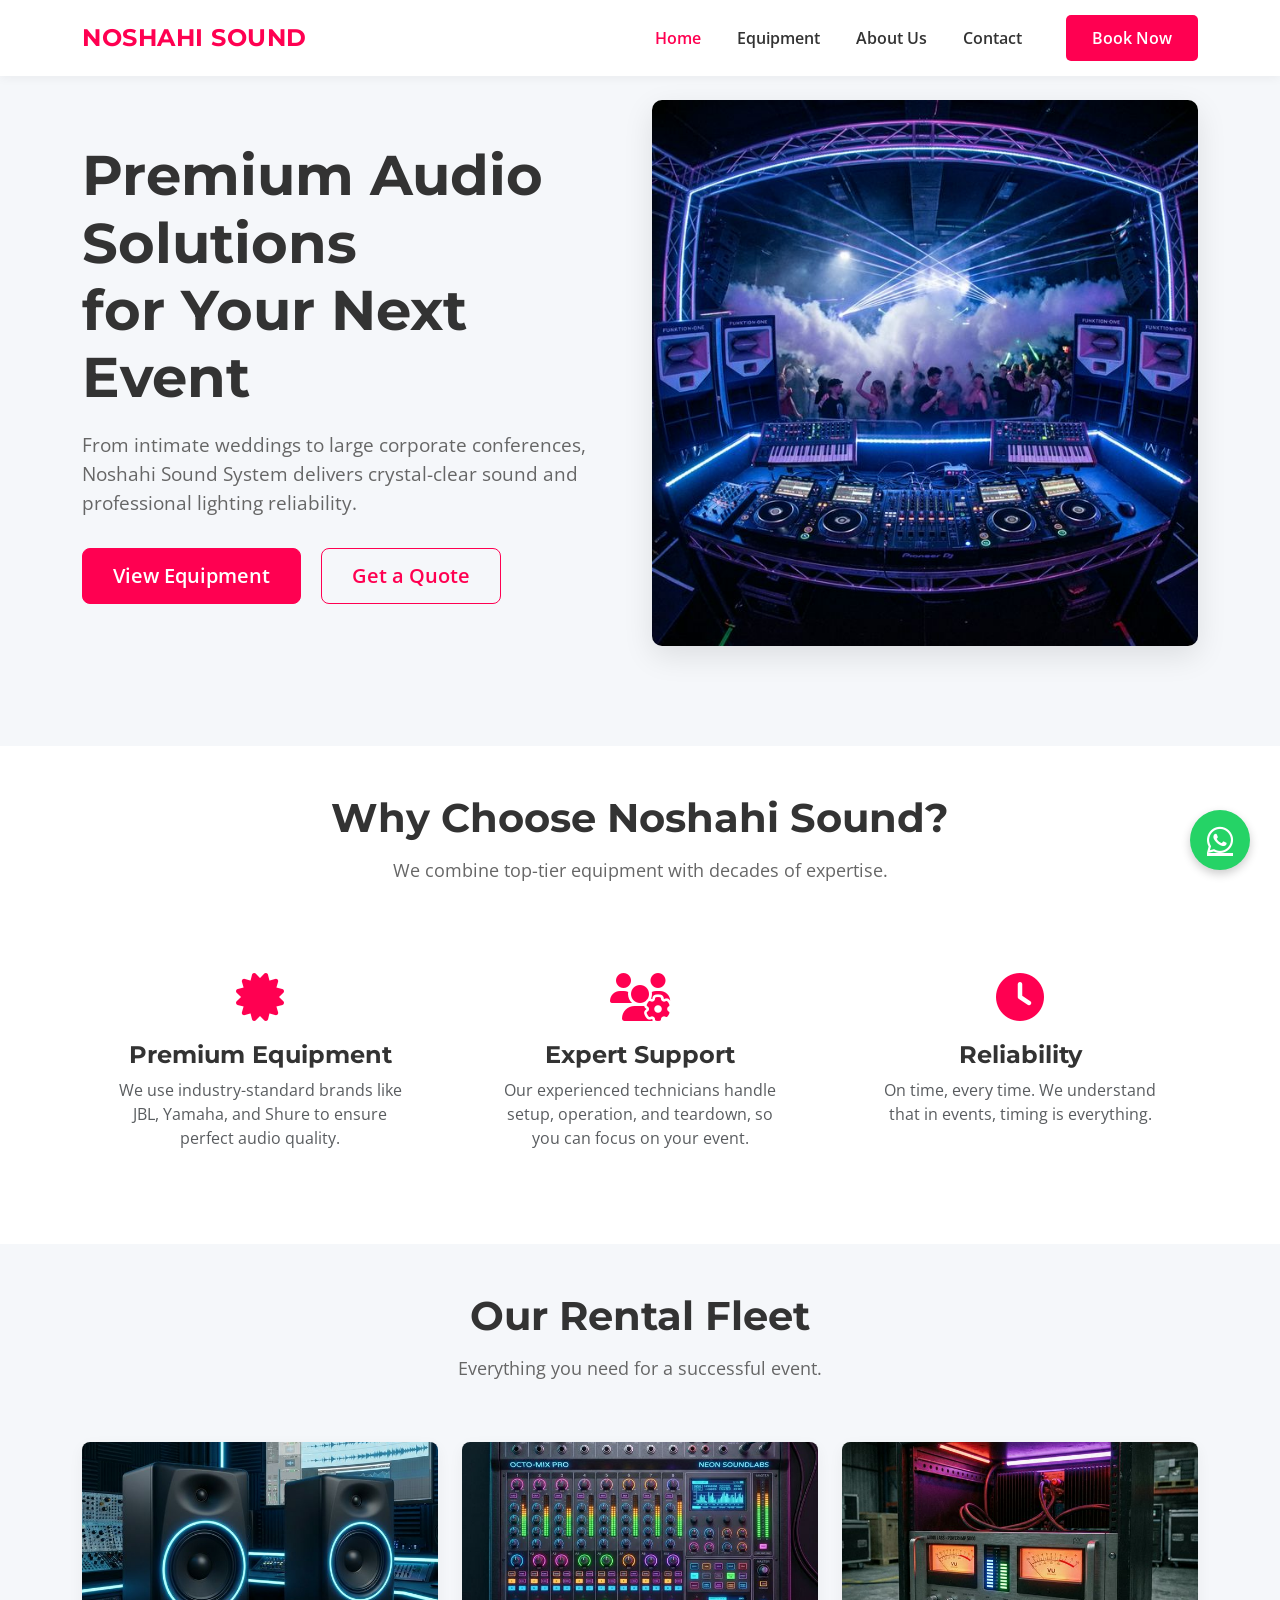
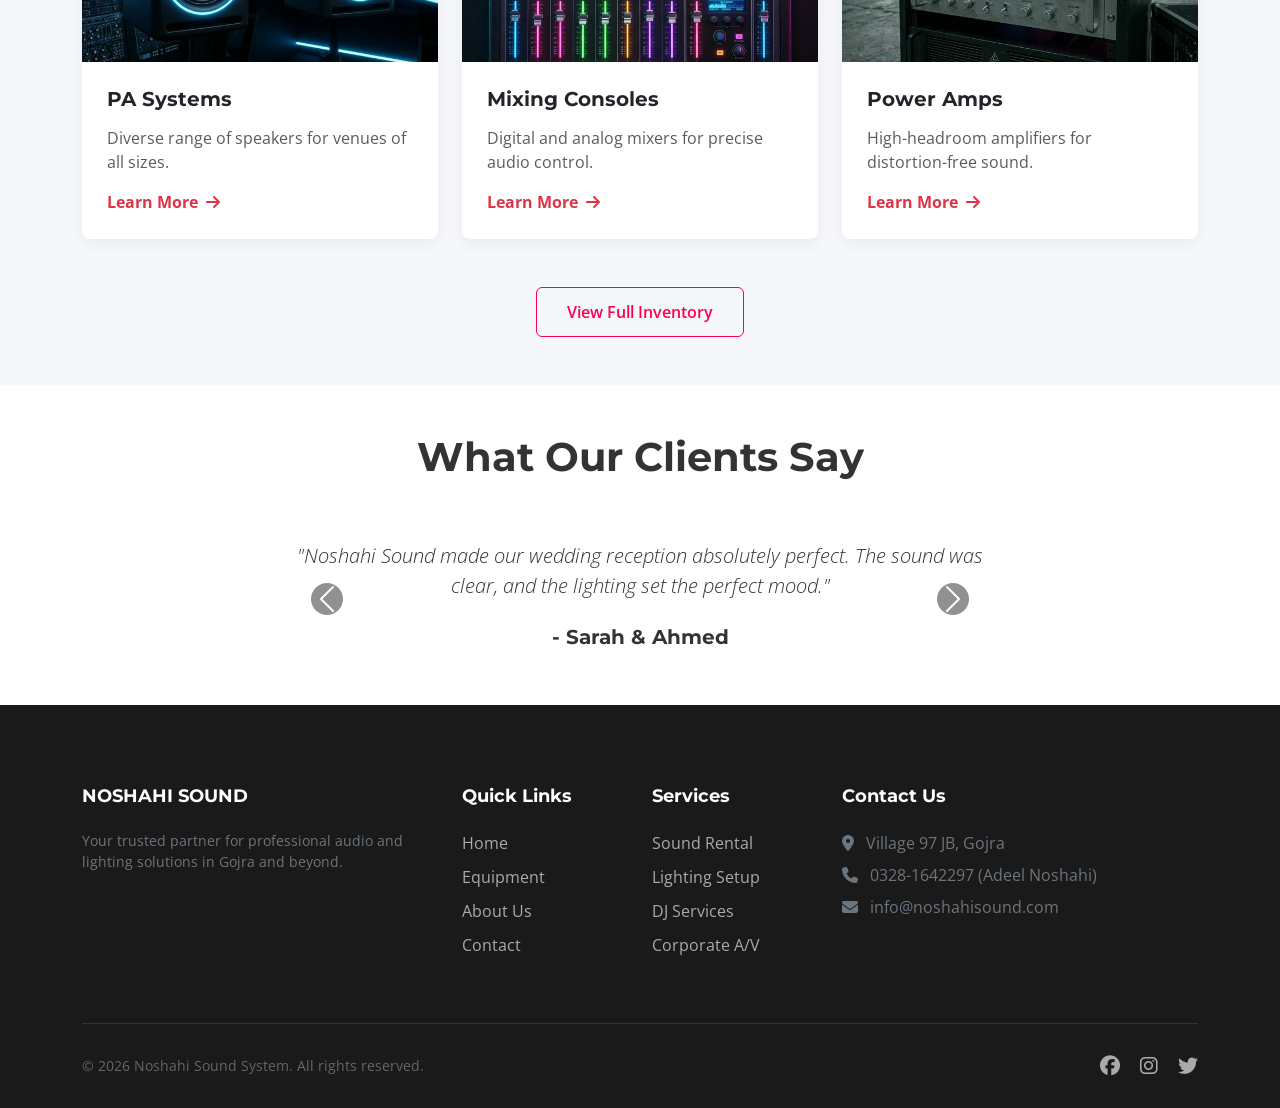
==== index.html @ 4c23d9e3 "Made by Adeel Noshahi in Live Antigravity" ====
<!DOCTYPE html>
<html lang="en">

<head>
    <meta charset="UTF-8">
    <meta name="viewport" content="width=device-width, initial-scale=1.0">
    <title>Noshahi Sound System - Professional Audio Rentals</title>
    <!-- Bootstrap CSS -->
    <link href="https://cdn.jsdelivr.net/npm/bootstrap@5.3.0/dist/css/bootstrap.min.css" rel="stylesheet">
    <!-- Google Fonts -->
    <link
        href="https://fonts.googleapis.com/css2?family=Montserrat:wght@400;700;800&family=Open+Sans:wght@400;600&display=swap"
        rel="stylesheet">
    <!-- Custom CSS -->
    <link rel="stylesheet" href="style.css">
    <!-- FontAwesome -->
    <link rel="stylesheet" href="https://cdnjs.cloudflare.com/ajax/libs/font-awesome/6.4.0/css/all.min.css">
</head>

<body>

    <!-- Navbar -->
    <nav class="navbar navbar-expand-lg navbar-light fixed-top">
        <div class="container">
            <a class="navbar-brand fw-bold" href="index.html">NOSHAHI SOUND</a>
            <button class="navbar-toggler" type="button" data-bs-toggle="collapse" data-bs-target="#navbarNav">
                <span class="navbar-toggler-icon"></span>
            </button>
            <div class="collapse navbar-collapse" id="navbarNav">
                <ul class="navbar-nav ms-auto align-items-center">
                    <li class="nav-item"><a class="nav-link active" href="index.html">Home</a></li>
                    <li class="nav-item"><a class="nav-link" href="equipment.html">Equipment</a></li>
                    <li class="nav-item"><a class="nav-link" href="about.html">About Us</a></li>
                    <li class="nav-item"><a class="nav-link" href="contact.html">Contact</a></li>
                    <li class="nav-item ms-lg-3"><a class="btn btn-cta" href="contact.html">Book Now</a></li>
                </ul>
            </div>
        </div>
    </nav>

    <!-- Hero Section -->
    <section class="hero-section d-flex align-items-center">
        <div class="container">
            <div class="row align-items-center">
                <div class="col-lg-6 hero-content">
                    <h1>Premium Audio Solutions <br> for Your Next Event</h1>
                    <p>From intimate weddings to large corporate conferences, Noshahi Sound System delivers
                        crystal-clear sound and professional lighting reliability.</p>
                    <a href="equipment.html" class="btn btn-primary btn-lg me-3">View Equipment</a>
                    <a href="contact.html" class="btn btn-outline-primary btn-lg">Get a Quote</a>
                </div>
                <div class="col-lg-6 hero-image mt-5 mt-lg-0">
                    <img src="img/dj_setup_wide_1771139093203.png" class="img-fluid" alt="Professional Sound Setup">
                </div>
            </div>
        </div>
    </section>

    <!-- Why Choose Us -->
    <section class="py-5">
        <div class="container">
            <div class="section-title">
                <h2>Why Choose Noshahi Sound?</h2>
                <p>We combine top-tier equipment with decades of expertise.</p>
            </div>
            <div class="row g-4">
                <div class="col-md-4">
                    <div class="feature-box">
                        <i class="fas fa-certificate feature-icon"></i>
                        <h4>Premium Equipment</h4>
                        <p class="text-muted">We use industry-standard brands like JBL, Yamaha, and Shure to ensure
                            perfect audio quality.</p>
                    </div>
                </div>
                <div class="col-md-4">
                    <div class="feature-box">
                        <i class="fas fa-users-cog feature-icon"></i>
                        <h4>Expert Support</h4>
                        <p class="text-muted">Our experienced technicians handle setup, operation, and teardown, so you
                            can focus on your event.</p>
                    </div>
                </div>
                <div class="col-md-4">
                    <div class="feature-box">
                        <i class="fas fa-clock feature-icon"></i>
                        <h4>Reliability</h4>
                        <p class="text-muted">On time, every time. We understand that in events, timing is everything.
                        </p>
                    </div>
                </div>
            </div>
        </div>
    </section>

    <!-- Featured Equipment Preview -->
    <section class="py-5 section-bg-light">
        <div class="container">
            <div class="section-title">
                <h2>Our Rental Fleet</h2>
                <p>Everything you need for a successful event.</p>
            </div>
            <div class="row g-4">
                <div class="col-md-4">
                    <div class="card h-100">
                        <img src="img/dj_speakers_15inch_glowing_1771138966703.png" class="card-img-top" alt="Speakers">
                        <div class="card-body">
                            <h5 class="card-title">PA Systems</h5>
                            <p class="card-text text-muted">Diverse range of speakers for venues of all sizes.</p>
                            <a href="equipment.html" class="text-danger fw-bold text-decoration-none">Learn More <i
                                    class="fas fa-arrow-right list-inline-item ms-1"></i></a>
                        </div>
                    </div>
                </div>
                <div class="col-md-4">
                    <div class="card h-100">
                        <img src="img/mixer_8_channel_neon_1771138986713.png" class="card-img-top" alt="Mixers">
                        <div class="card-body">
                            <h5 class="card-title">Mixing Consoles</h5>
                            <p class="card-text text-muted">Digital and analog mixers for precise audio control.</p>
                            <a href="equipment.html" class="text-danger fw-bold text-decoration-none">Learn More <i
                                    class="fas fa-arrow-right list-inline-item ms-1"></i></a>
                        </div>
                    </div>
                </div>
                <div class="col-md-4">
                    <div class="card h-100">
                        <img src="img/neon_power_amp_1771139058129.png" class="card-img-top" alt="Amplifiers">
                        <div class="card-body">
                            <h5 class="card-title">Power Amps</h5>
                            <p class="card-text text-muted">High-headroom amplifiers for distortion-free sound.</p>
                            <a href="equipment.html" class="text-danger fw-bold text-decoration-none">Learn More <i
                                    class="fas fa-arrow-right list-inline-item ms-1"></i></a>
                        </div>
                    </div>
                </div>
            </div>
            <div class="text-center mt-5">
                <a href="equipment.html" class="btn btn-outline-primary">View Full Inventory</a>
            </div>
        </div>
    </section>

    <!-- Testimonials (Simulated) -->
    <section class="py-5">
        <div class="container">
            <div class="section-title">
                <h2>What Our Clients Say</h2>
            </div>
            <div class="row justify-content-center">
                <div class="col-lg-8">
                    <div id="testimonialCarousel" class="carousel slide" data-bs-ride="carousel">
                        <div class="carousel-inner text-center">
                            <div class="carousel-item active">
                                <p class="lead fst-italic mb-4">"Noshahi Sound made our wedding reception absolutely
                                    perfect. The sound was clear, and the lighting set the perfect mood."</p>
                                <h5 class="fw-bold">- Sarah & Ahmed</h5>
                            </div>
                            <div class="carousel-item">
                                <p class="lead fst-italic mb-4">"Professional, punctual, and high-quality gear. Highly
                                    recommended for corporate events."</p>
                                <h5 class="fw-bold">- Tech Solutions Ltd.</h5>
                            </div>
                        </div>
                        <button class="carousel-control-prev" type="button" data-bs-target="#testimonialCarousel"
                            data-bs-slide="prev">
                            <span class="carousel-control-prev-icon bg-dark rounded-circle p-3"
                                aria-hidden="true"></span>
                            <span class="visually-hidden">Previous</span>
                        </button>
                        <button class="carousel-control-next" type="button" data-bs-target="#testimonialCarousel"
                            data-bs-slide="next">
                            <span class="carousel-control-next-icon bg-dark rounded-circle p-3"
                                aria-hidden="true"></span>
                            <span class="visually-hidden">Next</span>
                        </button>
                    </div>
                </div>
            </div>
        </div>
    </section>

    <!-- Footer -->
    <footer>
        <div class="container">
            <div class="row">
                <div class="col-lg-4 mb-4 mb-lg-0">
                    <h5 class="fw-bold text-white mb-4">NOSHAHI SOUND</h5>
                    <p class="text-secondary small">Your trusted partner for professional audio and lighting solutions
                        in Gojra and beyond.</p>
                </div>
                <div class="col-lg-2 col-md-4 mb-4 mb-md-0">
                    <h5>Quick Links</h5>
                    <ul class="list-unstyled">
                        <li><a href="index.html">Home</a></li>
                        <li><a href="equipment.html">Equipment</a></li>
                        <li><a href="about.html">About Us</a></li>
                        <li><a href="contact.html">Contact</a></li>
                    </ul>
                </div>
                <div class="col-lg-2 col-md-4 mb-4 mb-md-0">
                    <h5>Services</h5>
                    <ul class="list-unstyled">
                        <li><a href="#">Sound Rental</a></li>
                        <li><a href="#">Lighting Setup</a></li>
                        <li><a href="#">DJ Services</a></li>
                        <li><a href="#">Corporate A/V</a></li>
                    </ul>
                </div>
                <div class="col-lg-4 col-md-4">
                    <h5>Contact Us</h5>
                    <ul class="list-unstyled text-secondary">
                        <li class="mb-2"><i class="fas fa-map-marker-alt me-2"></i> Village 97 JB, Gojra</li>
                        <li class="mb-2"><i class="fas fa-phone me-2"></i> 0328-1642297 (Adeel Noshahi)</li>
                        <li class="mb-2"><i class="fas fa-envelope me-2"></i> info@noshahisound.com</li>
                    </ul>
                </div>
            </div>
            <div class="footer-bottom">
                <div class="row align-items-center">
                    <div class="col-md-6 text-center text-md-start">
                        <p class="mb-0 small">&copy; 2026 Noshahi Sound System. All rights reserved.</p>
                    </div>
                    <div class="col-md-6 text-center text-md-end mt-3 mt-md-0">
                        <a href="#" class="me-3"><i class="fab fa-facebook fa-lg"></i></a>
                        <a href="#" class="me-3"><i class="fab fa-instagram fa-lg"></i></a>
                        <a href="#"><i class="fab fa-twitter fa-lg"></i></a>
                    </div>
                </div>
            </div>
        </div>
    </footer>

    <!-- Floating WhatsApp Button -->
    <a href="https://wa.me/923281642297" class="whatsapp-float" target="_blank">
        <i class="fab fa-whatsapp"></i>
    </a>

    <!-- Scripts -->
    <script src="https://cdn.jsdelivr.net/npm/bootstrap@5.3.0/dist/js/bootstrap.bundle.min.js"></script>
    <script src="script.js"></script>
</body>

</html>
---- style.css ----
/* Custom Styles for Noshahi Sound System - Corporate Edition */

:root {
    --primary-color: #FF0051;
    /* WorldFirst Torch Red */
    --secondary-color: #990033;
    /* WorldFirst Paprika */
    --text-dark: #333333;
    --text-light: #666666;
    --bg-light: #F5F7FA;
    --bg-white: #FFFFFF;
    --border-color: #E0E0E0;
}

body {
    font-family: 'Open Sans', sans-serif;
    color: var(--text-dark);
    background-color: var(--bg-white);
    overflow-x: hidden;
}

h1,
h2,
h3,
h4,
h5,
h6,
.navbar-brand {
    font-family: 'Montserrat', sans-serif;
    font-weight: 700;
}

/* Navbar */
.navbar {
    background-color: var(--bg-white) !important;
    box-shadow: 0 2px 10px rgba(0, 0, 0, 0.05);
    padding: 15px 0;
}

.navbar-brand {
    color: var(--primary-color) !important;
    font-size: 1.5rem;
    letter-spacing: 0.5px;
}

.nav-link {
    color: var(--text-dark) !important;
    font-weight: 600;
    margin-right: 20px;
    transition: color 0.3s ease;
}

.nav-link:hover,
.nav-link.active {
    color: var(--primary-color) !important;
}

.btn-cta {
    background-color: var(--primary-color);
    color: #fff !important;
    padding: 10px 25px;
    border-radius: 5px;
    font-weight: 600;
    transition: background-color 0.3s ease;
}

.btn-cta:hover {
    background-color: var(--secondary-color);
}

/* Hero Section */
.hero-section {
    background-color: var(--bg-light);
    padding: 100px 0;
    text-align: left;
}

.hero-content h1 {
    font-size: 3.5rem;
    color: var(--text-dark);
    line-height: 1.2;
    margin-bottom: 20px;
}

.hero-content p {
    font-size: 1.2rem;
    color: var(--text-light);
    margin-bottom: 30px;
}

.hero-image img {
    border-radius: 10px;
    box-shadow: 0 10px 30px rgba(0, 0, 0, 0.1);
}

/* Sections */
section {
    padding: 80px 0;
}

.section-bg-light {
    background-color: var(--bg-light);
}

.section-title {
    text-align: center;
    margin-bottom: 60px;
}

.section-title h2 {
    font-size: 2.5rem;
    margin-bottom: 15px;
}

.section-title p {
    color: var(--text-light);
    font-size: 1.1rem;
}

/* Cards */
.card {
    border: none;
    border-radius: 8px;
    background: var(--bg-white);
    box-shadow: 0 5px 15px rgba(0, 0, 0, 0.05);
    transition: transform 0.3s ease, box-shadow 0.3s ease;
    overflow: hidden;
}

.card:hover {
    transform: translateY(-5px);
    box-shadow: 0 15px 30px rgba(0, 0, 0, 0.1);
}

.card-img-top {
    height: 220px;
    object-fit: cover;
}

.card-body {
    padding: 25px;
}

.card-title {
    font-size: 1.25rem;
    margin-bottom: 15px;
}

/* Features/Why Us */
.feature-box {
    text-align: center;
    padding: 30px;
}

.feature-icon {
    color: var(--primary-color);
    font-size: 3rem;
    margin-bottom: 20px;
}

/* Footer */
footer {
    background-color: #1a1a1a;
    color: #fff;
    padding: 80px 0 30px;
}

footer h5 {
    color: #fff;
    margin-bottom: 25px;
    font-size: 1.1rem;
}

footer ul li {
    margin-bottom: 10px;
}

footer a {
    color: #aaa;
    text-decoration: none;
    transition: color 0.3s ease;
}

footer a:hover {
    color: var(--primary-color);
}

.footer-bottom {
    border-top: 1px solid #333;
    margin-top: 50px;
    padding-top: 30px;
    text-align: center;
    color: #666;
}

/* WhatsApp Float */
.whatsapp-float {
    position: fixed;
    width: 60px;
    height: 60px;
    bottom: 30px;
    right: 30px;
    background-color: #25d366;
    color: #FFF;
    border-radius: 50%;
    text-align: center;
    font-size: 30px;
    box-shadow: 0 4px 10px rgba(0, 0, 0, 0.2);
    z-index: 1000;
    display: flex;
    align-items: center;
    justify-content: center;
    transition: all 0.3s ease;
}

.whatsapp-float:hover {
    transform: scale(1.1);
    background-color: #128c7e;
}

/* Contact Form */
.form-control {
    border: 1px solid var(--border-color);
    padding: 12px;
    background-color: var(--bg-white);
}

.form-control:focus {
    border-color: var(--primary-color);
    box-shadow: 0 0 0 0.2rem rgba(255, 0, 81, 0.25);
}

/* Buttons */
.btn-primary {
    background-color: var(--primary-color);
    border-color: var(--primary-color);
    padding: 12px 30px;
    font-weight: 600;
}

.btn-primary:hover {
    background-color: var(--secondary-color);
    border-color: var(--secondary-color);
}

.btn-outline-primary {
    color: var(--primary-color);
    border-color: var(--primary-color);
    padding: 12px 30px;
    font-weight: 600;
}

.btn-outline-primary:hover {
    background-color: var(--primary-color);
    color: #fff;
}
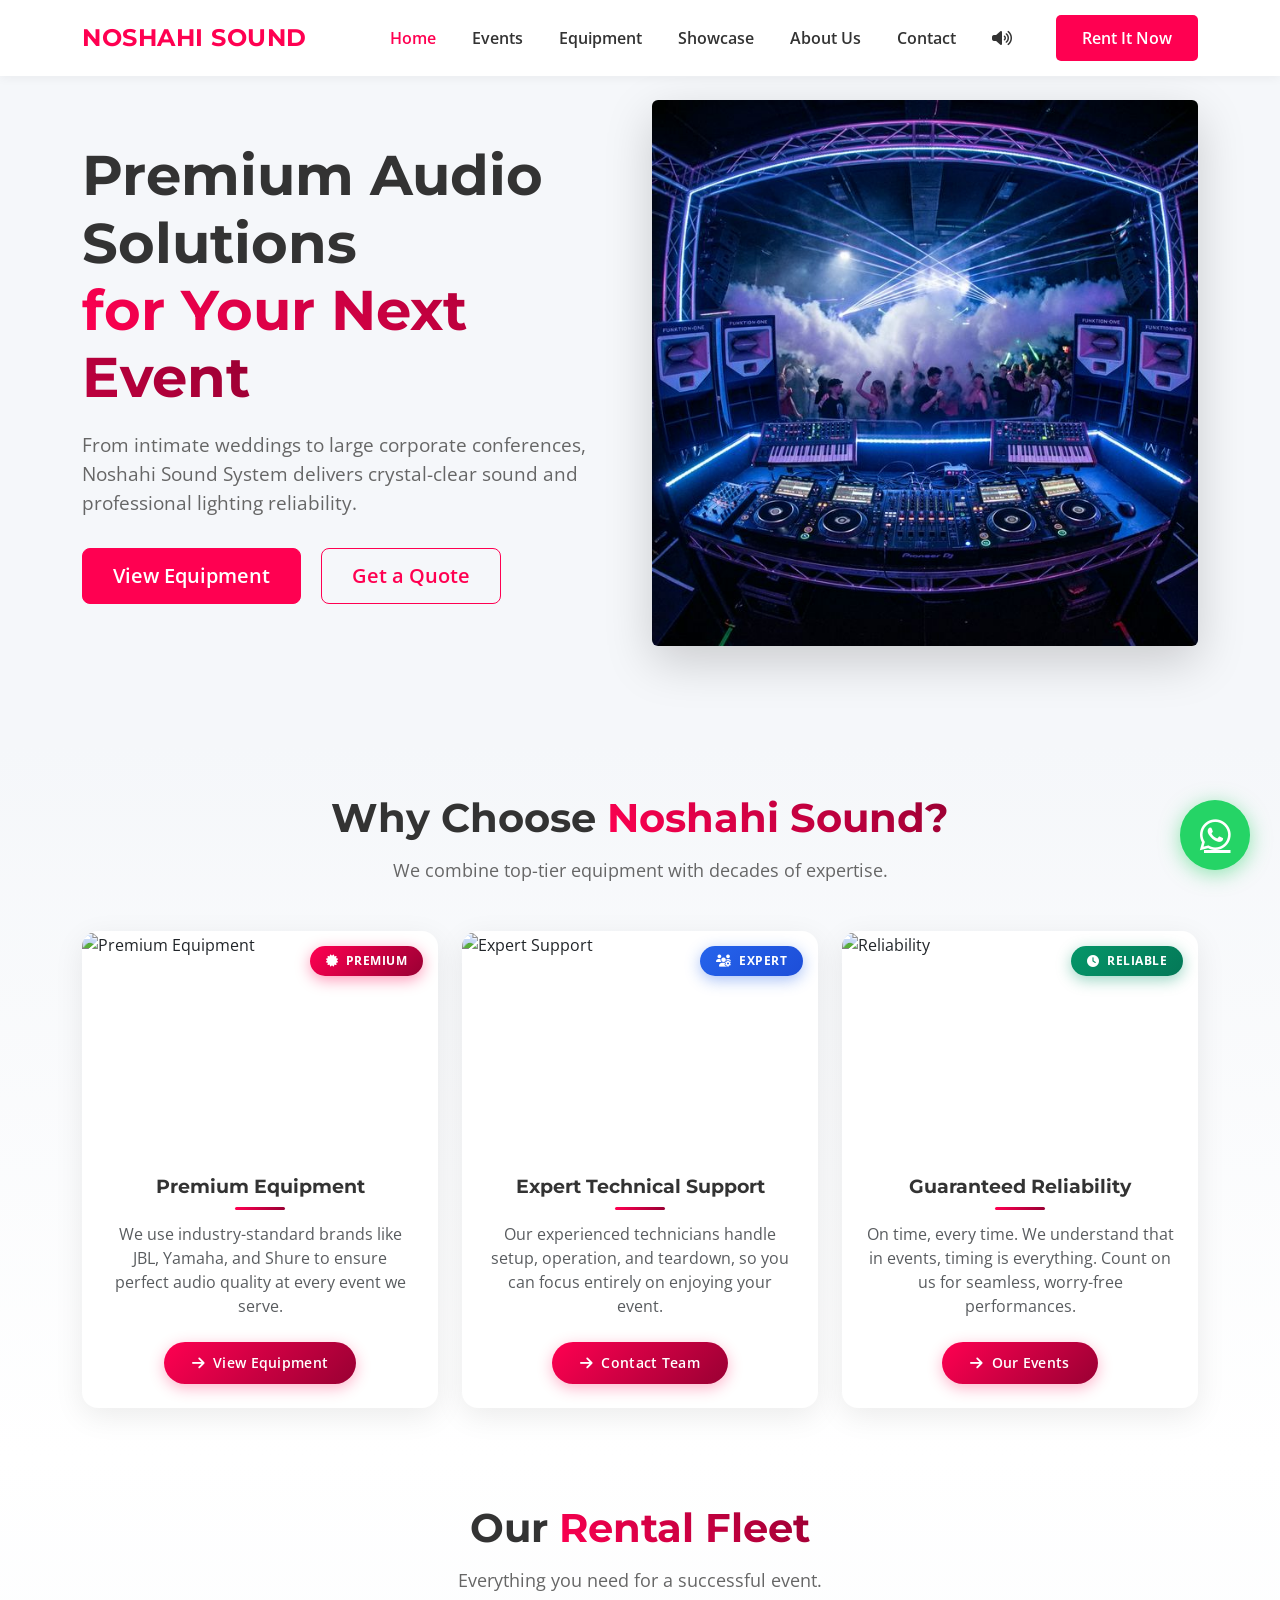
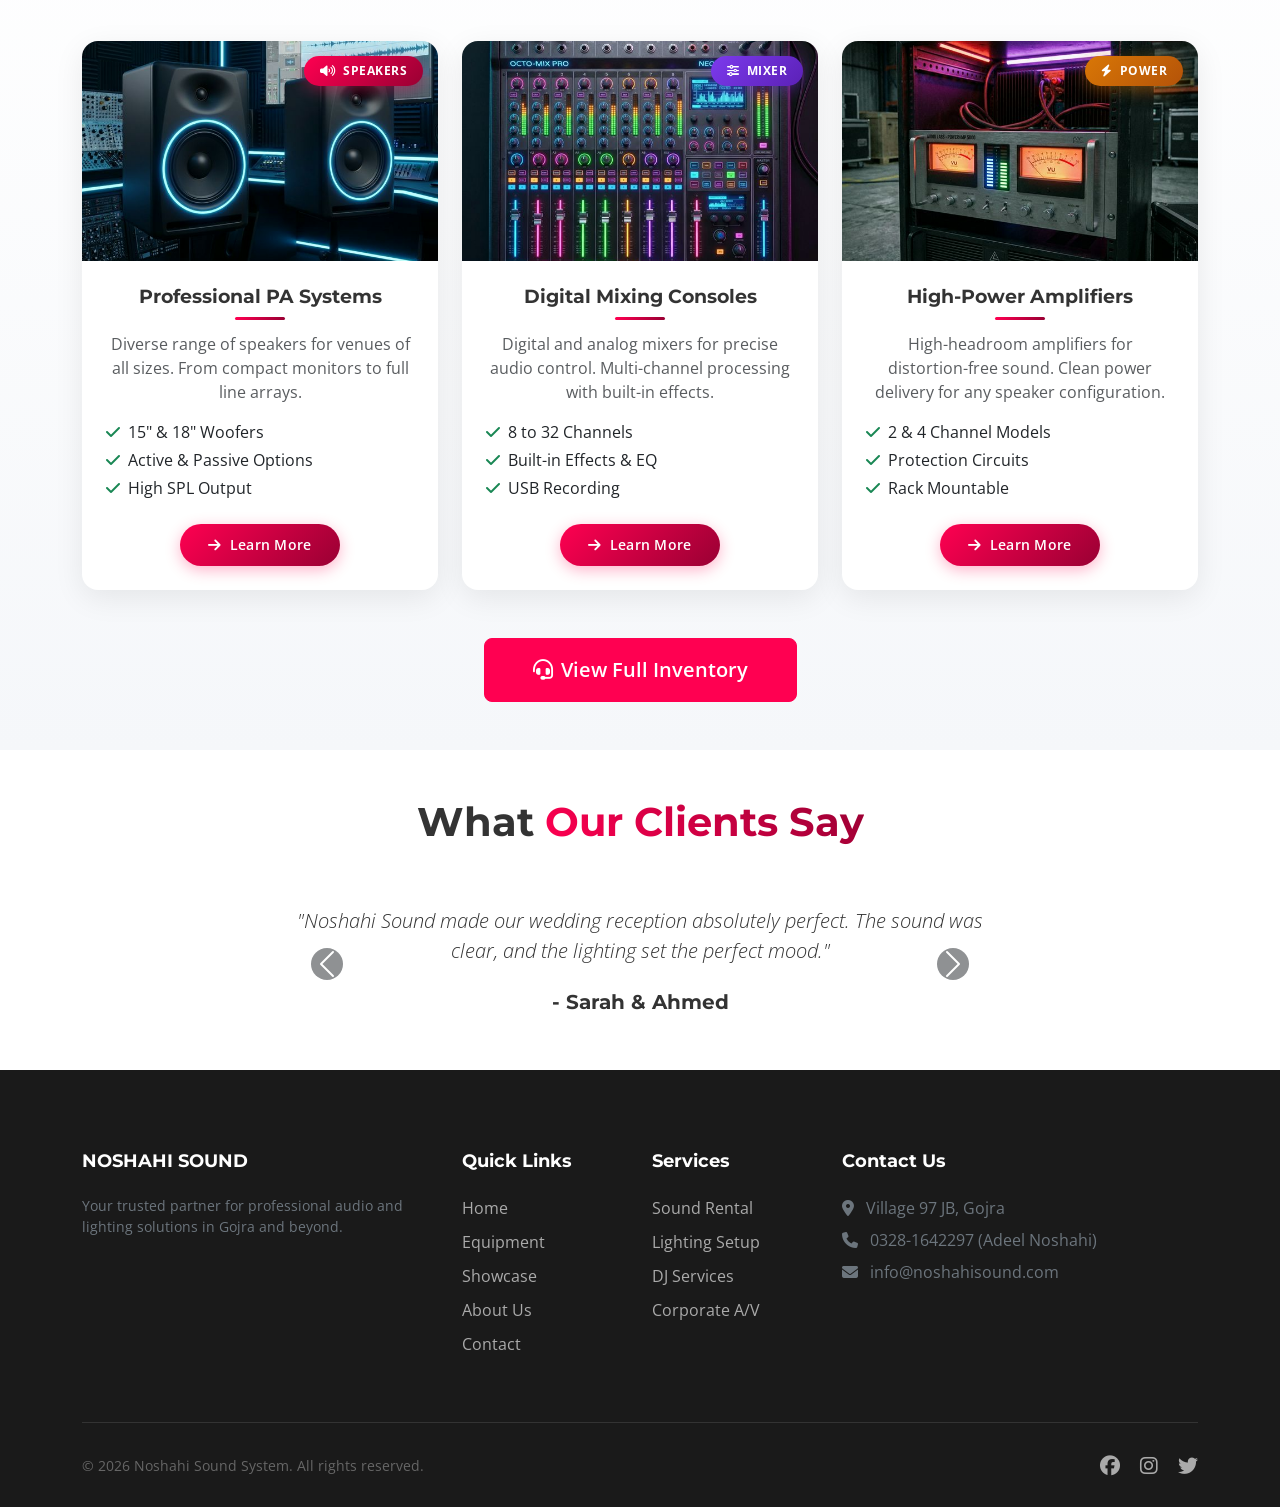
==== commit 9e21baf8: "changes" ====
--- a/index.html
+++ b/index.html
@@ -29,10 +29,18 @@
             <div class="collapse navbar-collapse" id="navbarNav">
                 <ul class="navbar-nav ms-auto align-items-center">
                     <li class="nav-item"><a class="nav-link active" href="index.html">Home</a></li>
+                    <li class="nav-item"><a class="nav-link" href="events.html">Events</a></li>
                     <li class="nav-item"><a class="nav-link" href="equipment.html">Equipment</a></li>
+                    <li class="nav-item"><a class="nav-link" href="showcase.html">Showcase</a></li>
                     <li class="nav-item"><a class="nav-link" href="about.html">About Us</a></li>
                     <li class="nav-item"><a class="nav-link" href="contact.html">Contact</a></li>
-                    <li class="nav-item ms-lg-3"><a class="btn btn-cta" href="contact.html">Book Now</a></li>
+
+                    <li class="nav-item">
+                        <button id="sound-toggle" class="btn btn-link nav-link" title="Toggle Sound">
+                            <i class="fas fa-volume-up"></i>
+                        </button>
+                    </li>
+                    <li class="nav-item ms-lg-3"><a class="btn btn-cta" href="rent.html">Rent It Now</a></li>
                 </ul>
             </div>
         </div>
@@ -43,49 +51,83 @@
         <div class="container">
             <div class="row align-items-center">
                 <div class="col-lg-6 hero-content">
-                    <h1>Premium Audio Solutions <br> for Your Next Event</h1>
+                    <h1>Premium Audio Solutions <br> <span>for Your Next Event</span></h1>
                     <p>From intimate weddings to large corporate conferences, Noshahi Sound System delivers
                         crystal-clear sound and professional lighting reliability.</p>
                     <a href="equipment.html" class="btn btn-primary btn-lg me-3">View Equipment</a>
                     <a href="contact.html" class="btn btn-outline-primary btn-lg">Get a Quote</a>
                 </div>
                 <div class="col-lg-6 hero-image mt-5 mt-lg-0">
-                    <img src="img/dj_setup_wide_1771139093203.png" class="img-fluid" alt="Professional Sound Setup">
+                    <img src="img/dj_setup_wide_1771139093203.png" class="img-fluid rounded shadow-lg hover-scale"
+                        alt="Professional Sound Setup">
                 </div>
             </div>
         </div>
     </section>
 
     <!-- Why Choose Us -->
-    <section class="py-5">
-        <div class="container">
-            <div class="section-title">
-                <h2>Why Choose Noshahi Sound?</h2>
+    <section class="event-types-section py-5">
+        <div class="container">
+            <div class="section-title mb-5">
+                <h2>Why Choose <span>Noshahi Sound?</span></h2>
                 <p>We combine top-tier equipment with decades of expertise.</p>
             </div>
             <div class="row g-4">
-                <div class="col-md-4">
-                    <div class="feature-box">
-                        <i class="fas fa-certificate feature-icon"></i>
-                        <h4>Premium Equipment</h4>
-                        <p class="text-muted">We use industry-standard brands like JBL, Yamaha, and Shure to ensure
-                            perfect audio quality.</p>
-                    </div>
-                </div>
-                <div class="col-md-4">
-                    <div class="feature-box">
-                        <i class="fas fa-users-cog feature-icon"></i>
-                        <h4>Expert Support</h4>
-                        <p class="text-muted">Our experienced technicians handle setup, operation, and teardown, so you
-                            can focus on your event.</p>
-                    </div>
-                </div>
-                <div class="col-md-4">
-                    <div class="feature-box">
-                        <i class="fas fa-clock feature-icon"></i>
-                        <h4>Reliability</h4>
-                        <p class="text-muted">On time, every time. We understand that in events, timing is everything.
-                        </p>
+                <div class="col-lg-4 col-md-6">
+                    <div class="card event-card h-100">
+                        <div class="event-card-img-wrapper">
+                            <img src="https://images.unsplash.com/photo-1558618666-fcd25c85f82e?w=600&h=400&fit=crop"
+                                class="card-img-top" alt="Premium Equipment">
+                            <div class="event-card-badge">
+                                <i class="fas fa-certificate me-1"></i> Premium
+                            </div>
+                        </div>
+                        <div class="card-body text-center p-4">
+                            <h4 class="fw-bold event-card-title">Premium Equipment</h4>
+                            <p class="text-muted mb-4">We use industry-standard brands like JBL, Yamaha, and Shure to
+                                ensure perfect audio quality at every event we serve.</p>
+                            <a href="equipment.html" class="btn btn-event-cta">
+                                <i class="fas fa-arrow-right me-2"></i>View Equipment
+                            </a>
+                        </div>
+                    </div>
+                </div>
+                <div class="col-lg-4 col-md-6">
+                    <div class="card event-card h-100">
+                        <div class="event-card-img-wrapper">
+                            <img src="https://images.unsplash.com/photo-1524368535928-5b5e00ddc76b?w=600&h=400&fit=crop"
+                                class="card-img-top" alt="Expert Support">
+                            <div class="event-card-badge badge-corporate">
+                                <i class="fas fa-users-cog me-1"></i> Expert
+                            </div>
+                        </div>
+                        <div class="card-body text-center p-4">
+                            <h4 class="fw-bold event-card-title">Expert Technical Support</h4>
+                            <p class="text-muted mb-4">Our experienced technicians handle setup, operation, and
+                                teardown, so you can focus entirely on enjoying your event.</p>
+                            <a href="contact.html" class="btn btn-event-cta">
+                                <i class="fas fa-arrow-right me-2"></i>Contact Team
+                            </a>
+                        </div>
+                    </div>
+                </div>
+                <div class="col-lg-4 col-md-6 mx-auto">
+                    <div class="card event-card h-100">
+                        <div class="event-card-img-wrapper">
+                            <img src="https://images.unsplash.com/photo-1492684223066-81342ee5ff30?w=600&h=400&fit=crop"
+                                class="card-img-top" alt="Reliability">
+                            <div class="event-card-badge badge-sports">
+                                <i class="fas fa-clock me-1"></i> Reliable
+                            </div>
+                        </div>
+                        <div class="card-body text-center p-4">
+                            <h4 class="fw-bold event-card-title">Guaranteed Reliability</h4>
+                            <p class="text-muted mb-4">On time, every time. We understand that in events, timing is
+                                everything. Count on us for seamless, worry-free performances.</p>
+                            <a href="events.html" class="btn btn-event-cta">
+                                <i class="fas fa-arrow-right me-2"></i>Our Events
+                            </a>
+                        </div>
                     </div>
                 </div>
             </div>
@@ -93,49 +135,94 @@
     </section>
 
     <!-- Featured Equipment Preview -->
-    <section class="py-5 section-bg-light">
-        <div class="container">
-            <div class="section-title">
-                <h2>Our Rental Fleet</h2>
+    <section class="event-types-section py-5"
+        style="background: linear-gradient(180deg, #fff 0%, var(--bg-light) 100%);">
+        <div class="container">
+            <div class="section-title mb-5">
+                <h2>Our <span>Rental Fleet</span></h2>
                 <p>Everything you need for a successful event.</p>
             </div>
             <div class="row g-4">
-                <div class="col-md-4">
-                    <div class="card h-100">
-                        <img src="img/dj_speakers_15inch_glowing_1771138966703.png" class="card-img-top" alt="Speakers">
-                        <div class="card-body">
-                            <h5 class="card-title">PA Systems</h5>
-                            <p class="card-text text-muted">Diverse range of speakers for venues of all sizes.</p>
-                            <a href="equipment.html" class="text-danger fw-bold text-decoration-none">Learn More <i
-                                    class="fas fa-arrow-right list-inline-item ms-1"></i></a>
-                        </div>
-                    </div>
-                </div>
-                <div class="col-md-4">
-                    <div class="card h-100">
-                        <img src="img/mixer_8_channel_neon_1771138986713.png" class="card-img-top" alt="Mixers">
-                        <div class="card-body">
-                            <h5 class="card-title">Mixing Consoles</h5>
-                            <p class="card-text text-muted">Digital and analog mixers for precise audio control.</p>
-                            <a href="equipment.html" class="text-danger fw-bold text-decoration-none">Learn More <i
-                                    class="fas fa-arrow-right list-inline-item ms-1"></i></a>
-                        </div>
-                    </div>
-                </div>
-                <div class="col-md-4">
-                    <div class="card h-100">
-                        <img src="img/neon_power_amp_1771139058129.png" class="card-img-top" alt="Amplifiers">
-                        <div class="card-body">
-                            <h5 class="card-title">Power Amps</h5>
-                            <p class="card-text text-muted">High-headroom amplifiers for distortion-free sound.</p>
-                            <a href="equipment.html" class="text-danger fw-bold text-decoration-none">Learn More <i
-                                    class="fas fa-arrow-right list-inline-item ms-1"></i></a>
+                <div class="col-lg-4 col-md-6">
+                    <div class="card event-card h-100">
+                        <div class="event-card-img-wrapper">
+                            <img src="img/dj_speakers_15inch_glowing_1771138966703.png" class="card-img-top"
+                                alt="PA Systems">
+                            <div class="event-card-badge">
+                                <i class="fas fa-volume-up me-1"></i> Speakers
+                            </div>
+                        </div>
+                        <div class="card-body text-center p-4">
+                            <h4 class="fw-bold event-card-title">Professional PA Systems</h4>
+                            <p class="text-muted mb-3">Diverse range of speakers for venues of all sizes. From compact
+                                monitors to full line arrays.</p>
+                            <ul class="list-unstyled text-start mb-4">
+                                <li class="mb-1"><i class="fas fa-check text-success me-2"></i>15" & 18" Woofers</li>
+                                <li class="mb-1"><i class="fas fa-check text-success me-2"></i>Active & Passive Options
+                                </li>
+                                <li class="mb-1"><i class="fas fa-check text-success me-2"></i>High SPL Output</li>
+                            </ul>
+                            <button class="btn btn-event-cta" data-bs-toggle="modal" data-bs-target="#fleetDetailModal"
+                                data-fleet-type="pa_system">
+                                <i class="fas fa-arrow-right me-2"></i>Learn More
+                            </button>
+                        </div>
+                    </div>
+                </div>
+                <div class="col-lg-4 col-md-6">
+                    <div class="card event-card h-100">
+                        <div class="event-card-img-wrapper">
+                            <img src="img/mixer_8_channel_neon_1771138986713.png" class="card-img-top"
+                                alt="Mixing Consoles">
+                            <div class="event-card-badge badge-academic">
+                                <i class="fas fa-sliders-h me-1"></i> Mixer
+                            </div>
+                        </div>
+                        <div class="card-body text-center p-4">
+                            <h4 class="fw-bold event-card-title">Digital Mixing Consoles</h4>
+                            <p class="text-muted mb-3">Digital and analog mixers for precise audio control.
+                                Multi-channel processing with built-in effects.</p>
+                            <ul class="list-unstyled text-start mb-4">
+                                <li class="mb-1"><i class="fas fa-check text-success me-2"></i>8 to 32 Channels</li>
+                                <li class="mb-1"><i class="fas fa-check text-success me-2"></i>Built-in Effects & EQ
+                                </li>
+                                <li class="mb-1"><i class="fas fa-check text-success me-2"></i>USB Recording</li>
+                            </ul>
+                            <button class="btn btn-event-cta" data-bs-toggle="modal" data-bs-target="#fleetDetailModal"
+                                data-fleet-type="mixing_console">
+                                <i class="fas fa-arrow-right me-2"></i>Learn More
+                            </button>
+                        </div>
+                    </div>
+                </div>
+                <div class="col-lg-4 col-md-6 mx-auto">
+                    <div class="card event-card h-100">
+                        <div class="event-card-img-wrapper">
+                            <img src="img/neon_power_amp_1771139058129.png" class="card-img-top" alt="Power Amplifiers">
+                            <div class="event-card-badge badge-cultural">
+                                <i class="fas fa-bolt me-1"></i> Power
+                            </div>
+                        </div>
+                        <div class="card-body text-center p-4">
+                            <h4 class="fw-bold event-card-title">High-Power Amplifiers</h4>
+                            <p class="text-muted mb-3">High-headroom amplifiers for distortion-free sound. Clean power
+                                delivery for any speaker configuration.</p>
+                            <ul class="list-unstyled text-start mb-4">
+                                <li class="mb-1"><i class="fas fa-check text-success me-2"></i>2 & 4 Channel Models</li>
+                                <li class="mb-1"><i class="fas fa-check text-success me-2"></i>Protection Circuits</li>
+                                <li class="mb-1"><i class="fas fa-check text-success me-2"></i>Rack Mountable</li>
+                            </ul>
+                            <button class="btn btn-event-cta" data-bs-toggle="modal" data-bs-target="#fleetDetailModal"
+                                data-fleet-type="power_amp">
+                                <i class="fas fa-arrow-right me-2"></i>Learn More
+                            </button>
                         </div>
                     </div>
                 </div>
             </div>
             <div class="text-center mt-5">
-                <a href="equipment.html" class="btn btn-outline-primary">View Full Inventory</a>
+                <a href="equipment.html" class="btn btn-primary btn-lg px-5 py-3"><i
+                        class="fas fa-headset me-2"></i>View Full Inventory</a>
             </div>
         </div>
     </section>
@@ -144,7 +231,7 @@
     <section class="py-5">
         <div class="container">
             <div class="section-title">
-                <h2>What Our Clients Say</h2>
+                <h2>What <span>Our Clients Say</span></h2>
             </div>
             <div class="row justify-content-center">
                 <div class="col-lg-8">
@@ -193,6 +280,7 @@
                     <ul class="list-unstyled">
                         <li><a href="index.html">Home</a></li>
                         <li><a href="equipment.html">Equipment</a></li>
+                        <li><a href="showcase.html">Showcase</a></li>
                         <li><a href="about.html">About Us</a></li>
                         <li><a href="contact.html">Contact</a></li>
                     </ul>
@@ -200,10 +288,10 @@
                 <div class="col-lg-2 col-md-4 mb-4 mb-md-0">
                     <h5>Services</h5>
                     <ul class="list-unstyled">
-                        <li><a href="#">Sound Rental</a></li>
-                        <li><a href="#">Lighting Setup</a></li>
-                        <li><a href="#">DJ Services</a></li>
-                        <li><a href="#">Corporate A/V</a></li>
+                        <li><a href="rent.html">Sound Rental</a></li>
+                        <li><a href="events.html">Lighting Setup</a></li>
+                        <li><a href="events.html">DJ Services</a></li>
+                        <li><a href="events.html">Corporate A/V</a></li>
                     </ul>
                 </div>
                 <div class="col-lg-4 col-md-4">
@@ -230,8 +318,28 @@
         </div>
     </footer>
 
+    <!-- Fleet Details Modal -->
+    <div class="modal fade" id="fleetDetailModal" tabindex="-1" aria-labelledby="fleetDetailModalLabel"
+        aria-hidden="true">
+        <div class="modal-dialog modal-dialog-centered">
+            <div class="modal-content">
+                <div class="modal-header bg-light">
+                    <h5 class="modal-title fw-bold" id="fleetDetailModalLabel">Equipment Details</h5>
+                    <button type="button" class="btn-close" data-bs-dismiss="modal" aria-label="Close"></button>
+                </div>
+                <div class="modal-body" id="fleetDetailModalBody">
+                    <!-- Dynamic Content -->
+                </div>
+                <div class="modal-footer">
+                    <button type="button" class="btn btn-secondary" data-bs-dismiss="modal">Close</button>
+                    <a href="rent.html" class="btn btn-primary">Rent Now</a>
+                </div>
+            </div>
+        </div>
+    </div>
+
     <!-- Floating WhatsApp Button -->
-    <a href="https://wa.me/923281642297" class="whatsapp-float" target="_blank">
+    <a href="https://wa.me/923281642297" class="whatsapp-float" target="_blank" title="Chat with us on WhatsApp">
         <i class="fab fa-whatsapp"></i>
     </a>
 
--- a/style.css
+++ b/style.css
@@ -10,7 +10,10 @@
     --bg-light: #F5F7FA;
     --bg-white: #FFFFFF;
     --border-color: #E0E0E0;
-}
+    --card-bg: #FFFFFF;
+}
+
+
 
 body {
     font-family: 'Open Sans', sans-serif;
@@ -30,6 +33,16 @@
     font-weight: 700;
 }
 
+h1 span,
+h2 span {
+    background: linear-gradient(45deg, var(--primary-color), var(--secondary-color));
+    -webkit-background-clip: text;
+    -webkit-text-fill-color: transparent;
+    background-clip: text;
+    color: var(--primary-color);
+    /* Fallback */
+}
+
 /* Navbar */
 .navbar {
     background-color: var(--bg-white) !important;
@@ -88,11 +101,57 @@
     margin-bottom: 30px;
 }
 
+/* Inner Page Hero Sections */
+.page-hero {
+    position: relative;
+    background-size: cover;
+    background-position: center;
+    background-repeat: no-repeat;
+    padding: 150px 0;
+    color: white;
+    text-align: center;
+    background-image: url('img/dj_setup_wide_1771139093203.png');
+    margin-top: 76px;
+}
+
+.page-hero::before {
+    content: '';
+    position: absolute;
+    top: 0;
+    left: 0;
+    right: 0;
+    bottom: 0;
+    background: linear-gradient(rgba(0, 0, 0, 0.7), rgba(0, 0, 0, 0.7));
+}
+
+.page-hero .container {
+    position: relative;
+    z-index: 1;
+}
+
+.page-hero h1 {
+    color: white;
+    margin-bottom: 1rem;
+}
+
+.page-hero p {
+    color: rgba(255, 255, 255, 0.9);
+    font-size: 1.25rem;
+}
+
 .hero-image img {
     border-radius: 10px;
     box-shadow: 0 10px 30px rgba(0, 0, 0, 0.1);
 }
 
+.hover-scale {
+    transition: transform 0.3s ease;
+}
+
+.hover-scale:hover {
+    transform: scale(1.05);
+}
+
 /* Sections */
 section {
     padding: 80px 0;
@@ -120,17 +179,24 @@
 /* Cards */
 .card {
     border: none;
-    border-radius: 8px;
-    background: var(--bg-white);
+    border-radius: 12px;
+    background: var(--card-bg);
     box-shadow: 0 5px 15px rgba(0, 0, 0, 0.05);
-    transition: transform 0.3s ease, box-shadow 0.3s ease;
+    transition: all 0.4s cubic-bezier(0.175, 0.885, 0.32, 1.275);
     overflow: hidden;
 }
 
 .card:hover {
-    transform: translateY(-5px);
-    box-shadow: 0 15px 30px rgba(0, 0, 0, 0.1);
-}
+    transform: translateY(-8px);
+    box-shadow: 0 20px 40px rgba(0, 0, 0, 0.15);
+    background-color: #fff0f5;
+    /* Light pinkish tint (Lavender Blush) to match brand */
+    border: 1px solid var(--primary-color);
+    border-left: 5px solid var(--primary-color);
+    border-right: 5px solid var(--primary-color);
+}
+
+
 
 .card-img-top {
     height: 220px;
@@ -196,26 +262,96 @@
 /* WhatsApp Float */
 .whatsapp-float {
     position: fixed;
-    width: 60px;
-    height: 60px;
+    width: 70px;
+    height: 70px;
     bottom: 30px;
     right: 30px;
     background-color: #25d366;
     color: #FFF;
     border-radius: 50%;
     text-align: center;
-    font-size: 30px;
-    box-shadow: 0 4px 10px rgba(0, 0, 0, 0.2);
+    font-size: 35px;
+    box-shadow: 0 4px 20px rgba(37, 211, 102, 0.5);
     z-index: 1000;
     display: flex;
     align-items: center;
     justify-content: center;
     transition: all 0.3s ease;
+    animation: whatsapp-vibrate 2s infinite;
+    overflow: hidden;
+}
+
+.whatsapp-float::before {
+    content: '';
+    position: absolute;
+    width: 100%;
+    height: 100%;
+    border-radius: 50%;
+    background: rgba(37, 211, 102, 0.3);
+    animation: whatsapp-pulse 2s infinite;
+}
+
+.whatsapp-float i {
+    z-index: 2;
+    position: relative;
+}
+
+.whatsapp-float img {
+    width: 100%;
+    height: 100%;
+    border-radius: 50%;
+    object-fit: cover;
+    position: absolute;
+    top: 0;
+    left: 0;
+    z-index: 1;
 }
 
 .whatsapp-float:hover {
-    transform: scale(1.1);
+    transform: scale(1.15);
     background-color: #128c7e;
+    box-shadow: 0 6px 30px rgba(37, 211, 102, 0.7);
+    animation: none;
+}
+
+@keyframes whatsapp-vibrate {
+
+    0%,
+    100% {
+        transform: rotate(0deg);
+    }
+
+    10%,
+    30%,
+    50%,
+    70%,
+    90% {
+        transform: rotate(-2deg);
+    }
+
+    20%,
+    40%,
+    60%,
+    80% {
+        transform: rotate(2deg);
+    }
+}
+
+@keyframes whatsapp-pulse {
+    0% {
+        transform: scale(1);
+        opacity: 1;
+    }
+
+    50% {
+        transform: scale(1.3);
+        opacity: 0;
+    }
+
+    100% {
+        transform: scale(1.5);
+        opacity: 0;
+    }
 }
 
 /* Contact Form */
@@ -248,9 +384,606 @@
     border-color: var(--primary-color);
     padding: 12px 30px;
     font-weight: 600;
+    transition: all 0.3s ease;
 }
 
 .btn-outline-primary:hover {
     background-color: var(--primary-color);
     color: #fff;
+    box-shadow: 0 5px 15px rgba(255, 0, 81, 0.3);
+    transform: translateY(-2px);
+}
+
+/* Premium Animations */
+@keyframes glow {
+    0% {
+        box-shadow: 0 0 5px rgba(255, 0, 81, 0.2);
+    }
+
+    50% {
+        box-shadow: 0 0 20px rgba(255, 0, 81, 0.6);
+    }
+
+    100% {
+        box-shadow: 0 0 5px rgba(255, 0, 81, 0.2);
+    }
+}
+
+/* ========================================
+   SHOWCASE PAGE STYLES
+   ======================================== */
+
+/* Video Hero Section */
+.video-hero-section {
+    padding: 120px 0 60px;
+    background: linear-gradient(135deg, #f5f7fa 0%, #ffffff 100%);
+}
+
+.hero-text-content h1 {
+    font-size: 3.5rem;
+    line-height: 1.2;
+}
+
+.video-container {
+    position: relative;
+    border-radius: 20px;
+    overflow: hidden;
+    background: #000;
+}
+
+.video-wrapper {
+    position: relative;
+    padding-bottom: 56.25%;
+    /* 16:9 Aspect Ratio */
+    height: 0;
+}
+
+.video-wrapper video {
+    position: absolute;
+    top: 0;
+    left: 0;
+    width: 100%;
+    height: 100%;
+    object-fit: cover;
+}
+
+.video-overlay {
+    position: absolute;
+    top: 0;
+    left: 0;
+    width: 100%;
+    height: 100%;
+    background: linear-gradient(135deg, rgba(255, 0, 81, 0.7), rgba(153, 0, 51, 0.7));
+    display: flex;
+    align-items: center;
+    justify-content: center;
+    cursor: pointer;
+    transition: all 0.3s ease;
+    z-index: 2;
+}
+
+.video-overlay:hover {
+    background: linear-gradient(135deg, rgba(255, 0, 81, 0.8), rgba(153, 0, 51, 0.8));
+}
+
+.video-overlay:hover .play-button {
+    transform: scale(1.1);
+}
+
+.play-button-wrapper {
+    text-align: center;
+}
+
+.play-button {
+    width: 100px;
+    height: 100px;
+    border-radius: 50%;
+    background: rgba(255, 255, 255, 0.95);
+    border: none;
+    color: var(--primary-color);
+    font-size: 2.5rem;
+    cursor: pointer;
+    transition: all 0.3s ease;
+    box-shadow: 0 10px 30px rgba(0, 0, 0, 0.3);
+    display: flex;
+    align-items: center;
+    justify-content: center;
+    margin: 0 auto;
+}
+
+.play-button:hover {
+    transform: scale(1.1);
+    box-shadow: 0 15px 40px rgba(0, 0, 0, 0.4);
+}
+
+.play-button i {
+    margin-left: 5px;
+}
+
+/* Stats Section */
+.stats-section {
+    background: linear-gradient(135deg, var(--primary-color), var(--secondary-color));
+    color: white;
+}
+
+.stat-card {
+    padding: 30px 20px;
+    transition: transform 0.3s ease;
+}
+
+.stat-card:hover {
+    transform: translateY(-5px);
+}
+
+.stat-icon {
+    font-size: 3rem;
+    color: rgba(255, 255, 255, 0.9);
+    margin-bottom: 15px;
+}
+
+.stat-number {
+    font-size: 3.5rem;
+    font-weight: 800;
+    margin: 10px 0;
+    color: white;
+}
+
+.stat-label {
+    font-size: 1rem;
+    color: rgba(255, 255, 255, 0.9);
+    margin: 0;
+    font-weight: 600;
+}
+
+/* Motivation Cards */
+.motivation-card {
+    background: white;
+    border-radius: 15px;
+    padding: 35px;
+    box-shadow: 0 5px 20px rgba(0, 0, 0, 0.08);
+    transition: all 0.4s ease;
+    position: relative;
+    overflow: hidden;
+    border: 2px solid transparent;
+}
+
+.motivation-card::before {
+    content: '';
+    position: absolute;
+    top: 0;
+    left: 0;
+    width: 100%;
+    height: 5px;
+    background: linear-gradient(90deg, var(--primary-color), var(--secondary-color));
+    transform: scaleX(0);
+    transition: transform 0.4s ease;
+}
+
+.motivation-card:hover::before {
+    transform: scaleX(1);
+}
+
+.motivation-card:hover {
+    transform: translateY(-10px);
+    box-shadow: 0 15px 40px rgba(255, 0, 81, 0.15);
+    border-color: var(--primary-color);
+}
+
+.featured-card {
+    border: 2px solid var(--primary-color);
+    position: relative;
+}
+
+.best-value-ribbon {
+    position: absolute;
+    top: 20px;
+    right: -35px;
+    background: linear-gradient(45deg, #FFD700, #FFA500);
+    color: #000;
+    padding: 5px 40px;
+    font-size: 0.75rem;
+    font-weight: 800;
+    transform: rotate(45deg);
+    box-shadow: 0 3px 10px rgba(0, 0, 0, 0.2);
+    z-index: 1;
+}
+
+.motivation-icon-wrapper {
+    width: 80px;
+    height: 80px;
+    border-radius: 50%;
+    background: linear-gradient(135deg, var(--primary-color), var(--secondary-color));
+    display: flex;
+    align-items: center;
+    justify-content: center;
+    margin-bottom: 25px;
+}
+
+.motivation-icon {
+    font-size: 2.5rem;
+    color: white;
+}
+
+.feature-list {
+    list-style: none;
+    padding: 0;
+    margin: 20px 0;
+}
+
+.feature-list li {
+    padding: 10px 0;
+    color: var(--text-light);
+    font-size: 0.95rem;
+}
+
+.feature-list i {
+    color: var(--primary-color);
+}
+
+.quality-badge {
+    margin-top: 20px;
+    padding: 10px 20px;
+    background: linear-gradient(135deg, #f5f7fa, #e8ecf1);
+    border-radius: 25px;
+    text-align: center;
+}
+
+.badge-text {
+    font-weight: 800;
+    font-size: 0.85rem;
+    color: var(--primary-color);
+}
+
+.pricing-badge {
+    background: linear-gradient(135deg, #fff9e6, #ffe6b3);
+}
+
+/* Pricing Highlight Section */
+.pricing-highlight-section {
+    background: linear-gradient(135deg, #f8f9fa 0%, #e9ecef 100%);
+}
+
+.pricing-feature-item {
+    display: flex;
+    align-items: start;
+    margin-bottom: 25px;
+    padding: 20px;
+    background: white;
+    border-radius: 10px;
+    box-shadow: 0 3px 10px rgba(0, 0, 0, 0.05);
+    transition: all 0.3s ease;
+}
+
+.pricing-feature-item:hover {
+    transform: translateX(10px);
+    box-shadow: 0 5px 20px rgba(0, 0, 0, 0.1);
+}
+
+.pricing-card-special {
+    background: white;
+    padding: 40px;
+    border-radius: 20px;
+    box-shadow: 0 10px 40px rgba(0, 0, 0, 0.15);
+    position: relative;
+    border: 3px solid var(--primary-color);
+}
+
+.special-offer-badge {
+    position: absolute;
+    top: -15px;
+    left: 50%;
+    transform: translateX(-50%);
+    background: linear-gradient(45deg, var(--primary-color), var(--secondary-color));
+    color: white;
+    padding: 8px 25px;
+    border-radius: 25px;
+    font-weight: 800;
+    font-size: 0.75rem;
+    letter-spacing: 1px;
+}
+
+.price-display {
+    text-align: center;
+    padding: 30px 20px;
+    background: linear-gradient(135deg, #f5f7fa, #ffffff);
+    border-radius: 15px;
+    margin: 20px 0;
+}
+
+.currency {
+    font-size: 1.5rem;
+    color: var(--text-light);
+    font-weight: 600;
+}
+
+.amount {
+    font-size: 2.5rem;
+    font-weight: 800;
+    color: var(--primary-color);
+    display: block;
+    margin: 10px 0;
+}
+
+.period {
+    font-size: 1rem;
+    color: var(--text-light);
+    display: block;
+}
+
+.package-features {
+    list-style: none;
+    padding: 0;
+    margin: 25px 0;
+}
+
+.package-features li {
+    padding: 12px 0;
+    border-bottom: 1px solid #f0f0f0;
+    font-size: 0.95rem;
+}
+
+.package-features li:last-child {
+    border-bottom: none;
+}
+
+/* Testimonial Cards */
+.testimonial-card {
+    background: white;
+    padding: 35px;
+    border-radius: 15px;
+    box-shadow: 0 5px 20px rgba(0, 0, 0, 0.08);
+    height: 100%;
+    transition: all 0.3s ease;
+    border-left: 4px solid var(--primary-color);
+}
+
+.testimonial-card:hover {
+    transform: translateY(-5px);
+    box-shadow: 0 10px 30px rgba(255, 0, 81, 0.15);
+}
+
+.stars i {
+    color: #FFD700;
+    font-size: 1.1rem;
+}
+
+.testimonial-text {
+    font-style: italic;
+    color: var(--text-light);
+    line-height: 1.8;
+    margin-bottom: 20px;
+    font-size: 0.95rem;
+}
+
+.testimonial-author strong {
+    color: var(--text-dark);
+    font-size: 1.1rem;
+}
+
+/* CTA Section */
+.cta-section {
+    background: linear-gradient(135deg, var(--primary-color) 0%, var(--secondary-color) 100%);
+    padding: 100px 0;
+    position: relative;
+    overflow: hidden;
+}
+
+.cta-section::before {
+    content: '';
+    position: absolute;
+    top: 0;
+    left: 0;
+    right: 0;
+    bottom: 0;
+    background: url('data:image/svg+xml,<svg width="100" height="100" xmlns="http://www.w3.org/2000/svg"><circle cx="50" cy="50" r="2" fill="white" fill-opacity="0.1"/></svg>');
+    opacity: 0.3;
+}
+
+.cta-content {
+    position: relative;
+    z-index: 1;
+}
+
+.cta-buttons .btn {
+    font-weight: 700;
+    text-transform: uppercase;
+    letter-spacing: 1px;
+    transition: all 0.3s ease;
+}
+
+.cta-buttons .btn-light:hover {
+    transform: translateY(-5px);
+    box-shadow: 0 10px 30px rgba(255, 255, 255, 0.3);
+}
+
+.cta-buttons .btn-outline-light:hover {
+    background: white;
+    color: var(--primary-color);
+    transform: translateY(-5px);
+}
+
+/* Responsive Adjustments */
+@media (max-width: 768px) {
+    .hero-text-content h1 {
+        font-size: 2.5rem;
+    }
+
+    .stat-number {
+        font-size: 2.5rem;
+    }
+
+    .motivation-card {
+        margin-bottom: 20px;
+    }
+
+    .cta-buttons .btn {
+        display: block;
+        width: 100%;
+        margin-bottom: 15px;
+    }
+
+    .cta-buttons .btn.me-3 {
+        margin-right: 0 !important;
+    }
+}
+
+/* ========================================
+   EVENT CARDS PROFESSIONAL STYLES
+   ======================================== */
+
+/* Event Types Section */
+.event-types-section {
+    background: linear-gradient(180deg, var(--bg-light) 0%, var(--bg-white) 100%);
+}
+
+/* Event Card */
+.event-card {
+    border: none;
+    border-radius: 16px;
+    overflow: hidden;
+    box-shadow: 0 8px 30px rgba(0, 0, 0, 0.08);
+    transition: all 0.4s cubic-bezier(0.175, 0.885, 0.32, 1.275);
+}
+
+.event-card:hover {
+    transform: translateY(-12px);
+    box-shadow: 0 25px 50px rgba(255, 0, 81, 0.18);
+    border: 1px solid var(--primary-color);
+}
+
+/* Event Card Image */
+.event-card-img-wrapper {
+    position: relative;
+    overflow: hidden;
+    height: 220px;
+}
+
+.event-card-img-wrapper img {
+    width: 100%;
+    height: 100%;
+    object-fit: cover;
+    transition: transform 0.6s ease;
+}
+
+.event-card:hover .event-card-img-wrapper img {
+    transform: scale(1.1);
+}
+
+/* Event Card Badge */
+.event-card-badge {
+    position: absolute;
+    top: 15px;
+    right: 15px;
+    background: linear-gradient(135deg, var(--primary-color), var(--secondary-color));
+    color: #fff;
+    padding: 6px 16px;
+    border-radius: 25px;
+    font-size: 0.75rem;
+    font-weight: 700;
+    letter-spacing: 0.5px;
+    text-transform: uppercase;
+    box-shadow: 0 4px 15px rgba(255, 0, 81, 0.4);
+    z-index: 2;
+}
+
+.event-card-badge.badge-spiritual {
+    background: linear-gradient(135deg, #1b8a5a, #0d6b3e);
+    box-shadow: 0 4px 15px rgba(27, 138, 90, 0.4);
+}
+
+.event-card-badge.badge-corporate {
+    background: linear-gradient(135deg, #2563eb, #1d4ed8);
+    box-shadow: 0 4px 15px rgba(37, 99, 235, 0.4);
+}
+
+.event-card-badge.badge-academic {
+    background: linear-gradient(135deg, #7c3aed, #5b21b6);
+    box-shadow: 0 4px 15px rgba(124, 58, 237, 0.4);
+}
+
+.event-card-badge.badge-cultural {
+    background: linear-gradient(135deg, #d97706, #b45309);
+    box-shadow: 0 4px 15px rgba(217, 119, 6, 0.4);
+}
+
+.event-card-badge.badge-sports {
+    background: linear-gradient(135deg, #059669, #047857);
+    box-shadow: 0 4px 15px rgba(5, 150, 105, 0.4);
+}
+
+/* Event Card Title */
+.event-card-title {
+    font-size: 1.2rem;
+    color: var(--text-dark);
+    margin-bottom: 12px;
+    position: relative;
+    padding-bottom: 12px;
+}
+
+.event-card-title::after {
+    content: '';
+    position: absolute;
+    bottom: 0;
+    left: 50%;
+    transform: translateX(-50%);
+    width: 50px;
+    height: 3px;
+    background: linear-gradient(90deg, var(--primary-color), var(--secondary-color));
+    border-radius: 2px;
+}
+
+/* Event CTA Button */
+.btn-event-cta {
+    background: linear-gradient(135deg, var(--primary-color), var(--secondary-color));
+    color: #fff;
+    border: none;
+    padding: 10px 28px;
+    border-radius: 30px;
+    font-weight: 600;
+    font-size: 0.9rem;
+    letter-spacing: 0.3px;
+    transition: all 0.3s ease;
+    box-shadow: 0 4px 15px rgba(255, 0, 81, 0.3);
+}
+
+.btn-event-cta:hover {
+    background: linear-gradient(135deg, var(--secondary-color), var(--primary-color));
+    color: #fff;
+    transform: translateY(-2px);
+    box-shadow: 0 8px 25px rgba(255, 0, 81, 0.45);
+}
+
+.btn-event-cta i {
+    transition: transform 0.3s ease;
+}
+
+.btn-event-cta:hover i {
+    transform: translateX(4px);
+}
+
+/* Responsive adjustments for event cards */
+@media (max-width: 575px) {
+    .event-card-img-wrapper {
+        height: 180px;
+    }
+
+    .event-card-title {
+        font-size: 1.1rem;
+    }
+}
+
+/* Rental Process Step Numbers */
+.rental-step-number {
+    width: 60px;
+    height: 60px;
+    border-radius: 50%;
+    background: linear-gradient(135deg, var(--primary-color), var(--secondary-color));
+    color: #fff;
+    font-size: 1.5rem;
+    font-weight: 800;
+    display: flex;
+    align-items: center;
+    justify-content: center;
+    margin: 0 auto 10px;
+    box-shadow: 0 4px 15px rgba(255, 0, 81, 0.3);
 }
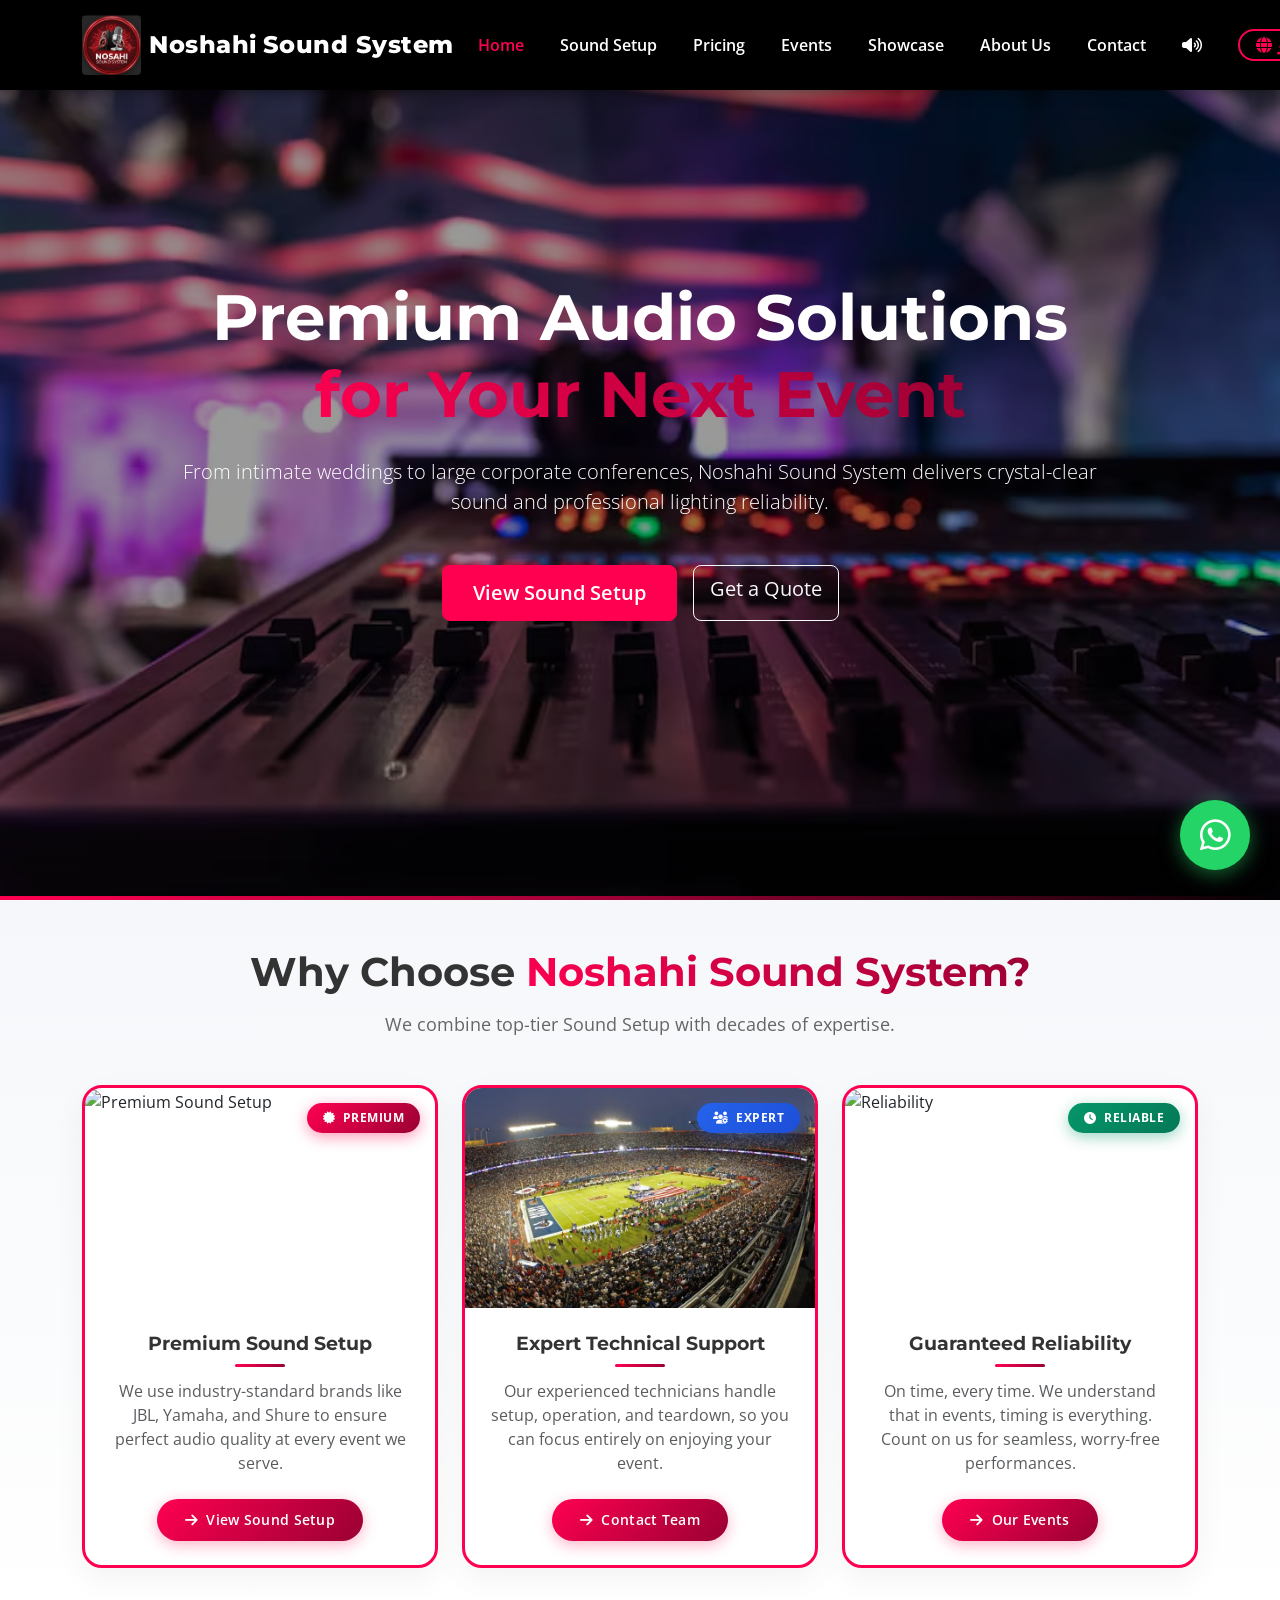
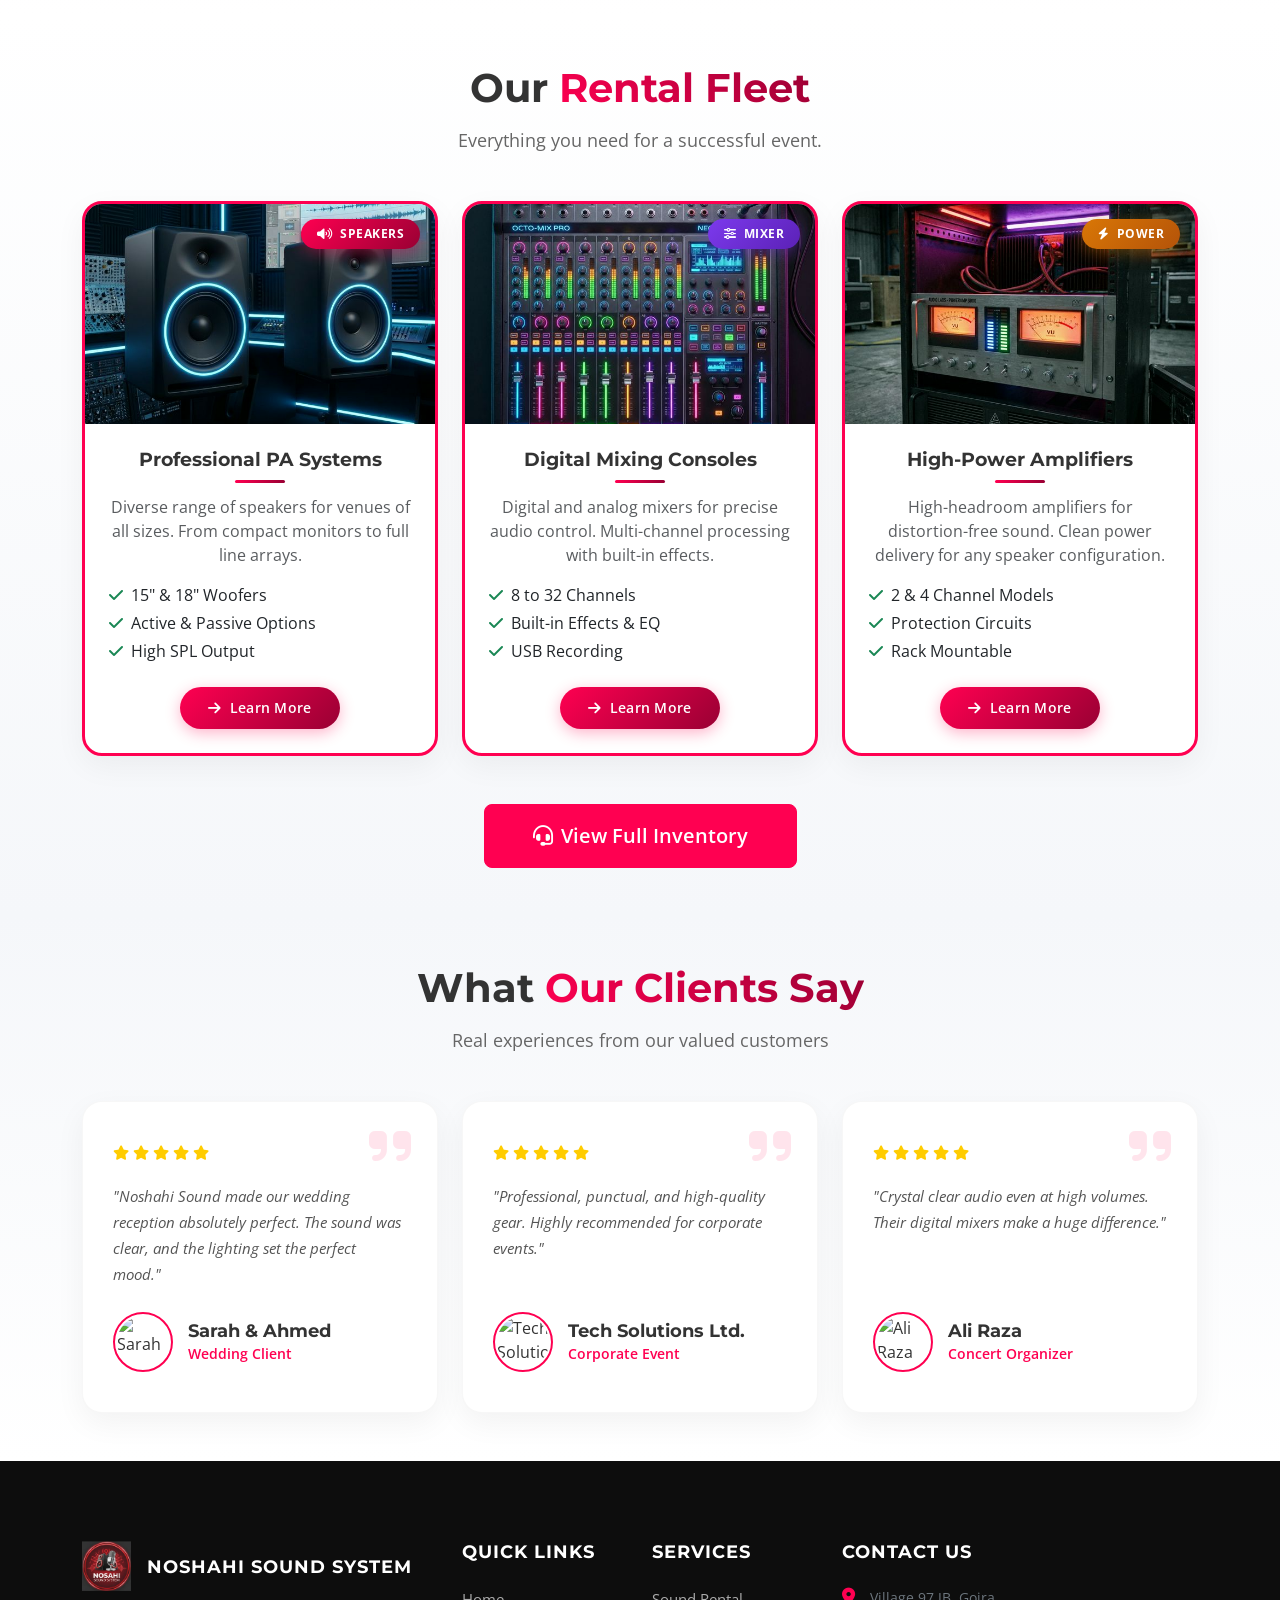
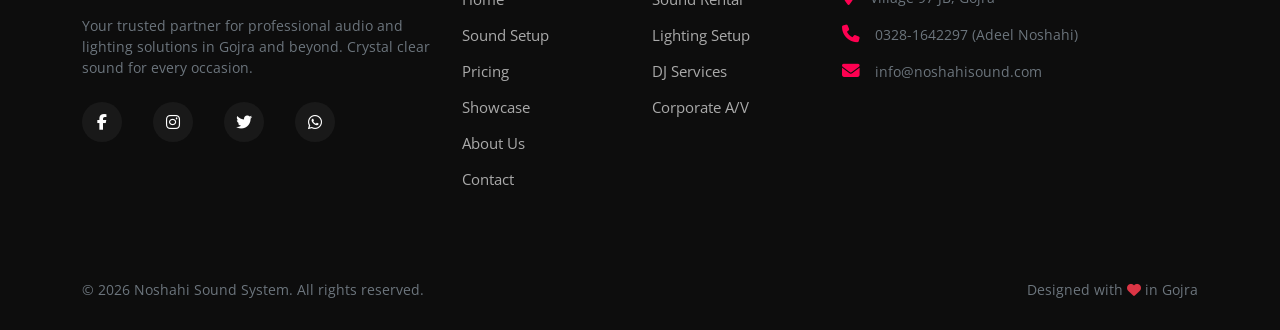
==== commit 5840cedd: "changings" ====
--- a/index.html
+++ b/index.html
@@ -4,6 +4,7 @@
 <head>
     <meta charset="UTF-8">
     <meta name="viewport" content="width=device-width, initial-scale=1.0">
+    <link rel="icon" href="img/logo.jpeg" type="image/jpeg">
     <title>Noshahi Sound System - Professional Audio Rentals</title>
     <!-- Bootstrap CSS -->
     <link href="https://cdn.jsdelivr.net/npm/bootstrap@5.3.0/dist/css/bootstrap.min.css" rel="stylesheet">
@@ -20,17 +21,26 @@
 <body>
 
     <!-- Navbar -->
-    <nav class="navbar navbar-expand-lg navbar-light fixed-top">
+    <nav class="navbar navbar-expand-lg navbar-dark fixed-top">
         <div class="container">
-            <a class="navbar-brand fw-bold" href="index.html">NOSHAHI SOUND</a>
-            <button class="navbar-toggler" type="button" data-bs-toggle="collapse" data-bs-target="#navbarNav">
-                <span class="navbar-toggler-icon"></span>
+            <a class="navbar-brand fw-bold d-flex align-items-center" href="index.html">
+                <img src="img/logo.jpeg" alt="Noshahi Sound System" class="navbar-logo me-2">
+                <span>Noshahi</span> Sound System
+            </a>
+            <button class="navbar-toggler collapsed" type="button" data-bs-toggle="collapse" data-bs-target="#navbarNav"
+                aria-controls="navbarNav" aria-expanded="false" aria-label="Toggle navigation">
+                <div class="hamburger-menu">
+                    <span></span>
+                    <span></span>
+                    <span></span>
+                </div>
             </button>
             <div class="collapse navbar-collapse" id="navbarNav">
                 <ul class="navbar-nav ms-auto align-items-center">
                     <li class="nav-item"><a class="nav-link active" href="index.html">Home</a></li>
+                    <li class="nav-item"><a class="nav-link" href="sound-setup.html">Sound Setup</a></li>
+                    <li class="nav-item"><a class="nav-link" href="pricing.html">Pricing</a></li>
                     <li class="nav-item"><a class="nav-link" href="events.html">Events</a></li>
-                    <li class="nav-item"><a class="nav-link" href="equipment.html">Equipment</a></li>
                     <li class="nav-item"><a class="nav-link" href="showcase.html">Showcase</a></li>
                     <li class="nav-item"><a class="nav-link" href="about.html">About Us</a></li>
                     <li class="nav-item"><a class="nav-link" href="contact.html">Contact</a></li>
@@ -40,6 +50,12 @@
                             <i class="fas fa-volume-up"></i>
                         </button>
                     </li>
+                    <li class="nav-item ms-lg-2">
+                        <button id="lang-toggle" title="Switch Language">
+                            <i class="fas fa-globe lang-icon"></i>
+                            <span class="lang-label">اردو</span>
+                        </button>
+                    </li>
                     <li class="nav-item ms-lg-3"><a class="btn btn-cta" href="rent.html">Rent It Now</a></li>
                 </ul>
             </div>
@@ -47,19 +63,22 @@
     </nav>
 
     <!-- Hero Section -->
-    <section class="hero-section d-flex align-items-center">
-        <div class="container">
-            <div class="row align-items-center">
-                <div class="col-lg-6 hero-content">
-                    <h1>Premium Audio Solutions <br> <span>for Your Next Event</span></h1>
-                    <p>From intimate weddings to large corporate conferences, Noshahi Sound System delivers
-                        crystal-clear sound and professional lighting reliability.</p>
-                    <a href="equipment.html" class="btn btn-primary btn-lg me-3">View Equipment</a>
-                    <a href="contact.html" class="btn btn-outline-primary btn-lg">Get a Quote</a>
-                </div>
-                <div class="col-lg-6 hero-image mt-5 mt-lg-0">
-                    <img src="img/dj_setup_wide_1771139093203.png" class="img-fluid rounded shadow-lg hover-scale"
-                        alt="Professional Sound Setup">
+    <!-- Hero Section -->
+    <section
+        class="hero-section hero-home d-flex align-items-center justify-content-center text-center position-relative">
+        <div class="container position-relative z-2">
+
+            <div class="row justify-content-center">
+                <div class="col-lg-10">
+                    <h1 class="display-3 fw-bold text-white mb-4">Premium Audio Solutions <br> <span>for
+                            Your Next Event</span></h1>
+                    <p class="lead text-white mb-5 animate-fade-up delay-200">From intimate weddings to large corporate
+                        conferences, Noshahi Sound System delivers crystal-clear sound and professional lighting
+                        reliability.</p>
+                    <div class="d-flex justify-content-center gap-3 animate-fade-up delay-400">
+                        <a href="sound-setup.html" class="btn btn-primary btn-lg">View Sound Setup</a>
+                        <a href="contact.html" class="btn btn-outline-light btn-lg">Get a Quote</a>
+                    </div>
                 </div>
             </div>
         </div>
@@ -69,25 +88,25 @@
     <section class="event-types-section py-5">
         <div class="container">
             <div class="section-title mb-5">
-                <h2>Why Choose <span>Noshahi Sound?</span></h2>
-                <p>We combine top-tier equipment with decades of expertise.</p>
+                <h2>Why Choose <span>Noshahi Sound System?</span></h2>
+                <p>We combine top-tier Sound Setup with decades of expertise.</p>
             </div>
             <div class="row g-4">
                 <div class="col-lg-4 col-md-6">
                     <div class="card event-card h-100">
                         <div class="event-card-img-wrapper">
-                            <img src="https://images.unsplash.com/photo-1558618666-fcd25c85f82e?w=600&h=400&fit=crop"
-                                class="card-img-top" alt="Premium Equipment">
+                            <img src="https://images.unsplash.com/photo-1598653222000-6b7b7a552625?w=800&h=500&fit=crop"
+                                class="card-img-top" alt="Premium Sound Setup">
                             <div class="event-card-badge">
                                 <i class="fas fa-certificate me-1"></i> Premium
                             </div>
                         </div>
                         <div class="card-body text-center p-4">
-                            <h4 class="fw-bold event-card-title">Premium Equipment</h4>
+                            <h4 class="fw-bold event-card-title">Premium Sound Setup</h4>
                             <p class="text-muted mb-4">We use industry-standard brands like JBL, Yamaha, and Shure to
                                 ensure perfect audio quality at every event we serve.</p>
-                            <a href="equipment.html" class="btn btn-event-cta">
-                                <i class="fas fa-arrow-right me-2"></i>View Equipment
+                            <a href="sound-setup.html" class="btn btn-event-cta">
+                                <i class="fas fa-arrow-right me-2"></i>View Sound Setup
                             </a>
                         </div>
                     </div>
@@ -95,8 +114,7 @@
                 <div class="col-lg-4 col-md-6">
                     <div class="card event-card h-100">
                         <div class="event-card-img-wrapper">
-                            <img src="https://images.unsplash.com/photo-1524368535928-5b5e00ddc76b?w=600&h=400&fit=crop"
-                                class="card-img-top" alt="Expert Support">
+                            <img src="img/sport.jpg" class="card-img-top" alt="Expert Support">
                             <div class="event-card-badge badge-corporate">
                                 <i class="fas fa-users-cog me-1"></i> Expert
                             </div>
@@ -114,7 +132,7 @@
                 <div class="col-lg-4 col-md-6 mx-auto">
                     <div class="card event-card h-100">
                         <div class="event-card-img-wrapper">
-                            <img src="https://images.unsplash.com/photo-1492684223066-81342ee5ff30?w=600&h=400&fit=crop"
+                            <img src="https://images.unsplash.com/photo-1501281668745-f7f57925c3b4?w=800&h=500&fit=crop"
                                 class="card-img-top" alt="Reliability">
                             <div class="event-card-badge badge-sports">
                                 <i class="fas fa-clock me-1"></i> Reliable
@@ -134,7 +152,7 @@
         </div>
     </section>
 
-    <!-- Featured Equipment Preview -->
+    <!-- Featured Sound Setup Preview -->
     <section class="event-types-section py-5"
         style="background: linear-gradient(180deg, #fff 0%, var(--bg-light) 100%);">
         <div class="container">
@@ -221,45 +239,89 @@
                 </div>
             </div>
             <div class="text-center mt-5">
-                <a href="equipment.html" class="btn btn-primary btn-lg px-5 py-3"><i
+                <a href="sound-setup.html" class="btn btn-primary btn-lg px-5 py-3"><i
                         class="fas fa-headset me-2"></i>View Full Inventory</a>
             </div>
         </div>
     </section>
 
-    <!-- Testimonials (Simulated) -->
-    <section class="py-5">
+    <!-- Testimonials Section -->
+    <section class="testimonials-section py-5">
         <div class="container">
-            <div class="section-title">
+            <div class="section-title mb-5">
                 <h2>What <span>Our Clients Say</span></h2>
-            </div>
-            <div class="row justify-content-center">
-                <div class="col-lg-8">
-                    <div id="testimonialCarousel" class="carousel slide" data-bs-ride="carousel">
-                        <div class="carousel-inner text-center">
-                            <div class="carousel-item active">
-                                <p class="lead fst-italic mb-4">"Noshahi Sound made our wedding reception absolutely
-                                    perfect. The sound was clear, and the lighting set the perfect mood."</p>
-                                <h5 class="fw-bold">- Sarah & Ahmed</h5>
-                            </div>
-                            <div class="carousel-item">
-                                <p class="lead fst-italic mb-4">"Professional, punctual, and high-quality gear. Highly
-                                    recommended for corporate events."</p>
-                                <h5 class="fw-bold">- Tech Solutions Ltd.</h5>
-                            </div>
-                        </div>
-                        <button class="carousel-control-prev" type="button" data-bs-target="#testimonialCarousel"
-                            data-bs-slide="prev">
-                            <span class="carousel-control-prev-icon bg-dark rounded-circle p-3"
-                                aria-hidden="true"></span>
-                            <span class="visually-hidden">Previous</span>
-                        </button>
-                        <button class="carousel-control-next" type="button" data-bs-target="#testimonialCarousel"
-                            data-bs-slide="next">
-                            <span class="carousel-control-next-icon bg-dark rounded-circle p-3"
-                                aria-hidden="true"></span>
-                            <span class="visually-hidden">Next</span>
-                        </button>
+                <p>Real experiences from our valued customers</p>
+            </div>
+            <div class="row g-4">
+                <!-- Testimonial 1 -->
+                <div class="col-lg-4 col-md-6">
+                    <div class="testimonial-card">
+                        <i class="fas fa-quote-right quote-icon"></i>
+                        <div class="testimonial-stars">
+                            <i class="fas fa-star"></i>
+                            <i class="fas fa-star"></i>
+                            <i class="fas fa-star"></i>
+                            <i class="fas fa-star"></i>
+                            <i class="fas fa-star"></i>
+                        </div>
+                        <p class="testimonial-text">"Noshahi Sound made our wedding reception absolutely perfect. The
+                            sound was clear, and the lighting set the perfect mood."</p>
+                        <div class="testimonial-author">
+                            <img src="https://images.unsplash.com/photo-1621112904887-419379ce6824?w=150&h=150&fit=crop"
+                                alt="Sarah & Ahmed" class="author-img">
+                            <div class="author-info">
+                                <h5 class="fw-bold mb-0">Sarah & Ahmed</h5>
+                                <span>Wedding Client</span>
+                            </div>
+                        </div>
+                    </div>
+                </div>
+
+                <!-- Testimonial 2 -->
+                <div class="col-lg-4 col-md-6">
+                    <div class="testimonial-card">
+                        <i class="fas fa-quote-right quote-icon"></i>
+                        <div class="testimonial-stars">
+                            <i class="fas fa-star"></i>
+                            <i class="fas fa-star"></i>
+                            <i class="fas fa-star"></i>
+                            <i class="fas fa-star"></i>
+                            <i class="fas fa-star"></i>
+                        </div>
+                        <p class="testimonial-text">"Professional, punctual, and high-quality gear. Highly recommended
+                            for corporate events."</p>
+                        <div class="testimonial-author">
+                            <img src="https://images.unsplash.com/photo-1494790108377-be9c29b29330?w=150&h=150&fit=crop"
+                                alt="Tech Solutions" class="author-img">
+                            <div class="author-info">
+                                <h5 class="fw-bold mb-0">Tech Solutions Ltd.</h5>
+                                <span>Corporate Event</span>
+                            </div>
+                        </div>
+                    </div>
+                </div>
+
+                <!-- Testimonial 3 -->
+                <div class="col-lg-4 col-md-6 mx-auto">
+                    <div class="testimonial-card">
+                        <i class="fas fa-quote-right quote-icon"></i>
+                        <div class="testimonial-stars">
+                            <i class="fas fa-star"></i>
+                            <i class="fas fa-star"></i>
+                            <i class="fas fa-star"></i>
+                            <i class="fas fa-star"></i>
+                            <i class="fas fa-star"></i>
+                        </div>
+                        <p class="testimonial-text">"Crystal clear audio even at high volumes. Their digital mixers make
+                            a huge difference."</p>
+                        <div class="testimonial-author">
+                            <img src="https://images.unsplash.com/photo-1500648767791-00dcc994a43e?w=150&h=150&fit=crop"
+                                alt="Ali Raza" class="author-img">
+                            <div class="author-info">
+                                <h5 class="fw-bold mb-0">Ali Raza</h5>
+                                <span>Concert Organizer</span>
+                            </div>
+                        </div>
                     </div>
                 </div>
             </div>
@@ -271,22 +333,35 @@
         <div class="container">
             <div class="row">
                 <div class="col-lg-4 mb-4 mb-lg-0">
-                    <h5 class="fw-bold text-white mb-4">NOSHAHI SOUND</h5>
+                    <div class="d-flex align-items-center mb-4">
+                        <img src="img/logo.jpeg" alt="Noshahi Sound System" class="footer-logo-brand me-3">
+                        <h5 class="fw-bold text-white mb-0 text-nowrap">Noshahi Sound System</h5>
+                    </div>
                     <p class="text-secondary small">Your trusted partner for professional audio and lighting solutions
-                        in Gojra and beyond.</p>
+                        in Gojra and beyond. Crystal clear sound for every occasion.</p>
+                    <div class="social-links mt-4">
+                        <a href="https://facebook.com/noshahisoundsystem" target="_blank" class="me-3"><i
+                                class="fab fa-facebook-f"></i></a>
+                        <a href="https://instagram.com/noshahisoundsystem" target="_blank" class="me-3"><i
+                                class="fab fa-instagram"></i></a>
+                        <a href="https://twitter.com/noshahisound" target="_blank" class="me-3"><i
+                                class="fab fa-twitter"></i></a>
+                        <a href="https://wa.me/923281642297" target="_blank"><i class="fab fa-whatsapp"></i></a>
+                    </div>
                 </div>
                 <div class="col-lg-2 col-md-4 mb-4 mb-md-0">
-                    <h5>Quick Links</h5>
+                    <h5 class="fw-bold text-white mb-4">Quick Links</h5>
                     <ul class="list-unstyled">
                         <li><a href="index.html">Home</a></li>
-                        <li><a href="equipment.html">Equipment</a></li>
+                        <li><a href="sound-setup.html">Sound Setup</a></li>
+                        <li><a href="pricing.html">Pricing</a></li>
                         <li><a href="showcase.html">Showcase</a></li>
                         <li><a href="about.html">About Us</a></li>
                         <li><a href="contact.html">Contact</a></li>
                     </ul>
                 </div>
                 <div class="col-lg-2 col-md-4 mb-4 mb-md-0">
-                    <h5>Services</h5>
+                    <h5 class="fw-bold text-white mb-4">Services</h5>
                     <ul class="list-unstyled">
                         <li><a href="rent.html">Sound Rental</a></li>
                         <li><a href="events.html">Lighting Setup</a></li>
@@ -295,23 +370,30 @@
                     </ul>
                 </div>
                 <div class="col-lg-4 col-md-4">
-                    <h5>Contact Us</h5>
-                    <ul class="list-unstyled text-secondary">
-                        <li class="mb-2"><i class="fas fa-map-marker-alt me-2"></i> Village 97 JB, Gojra</li>
-                        <li class="mb-2"><i class="fas fa-phone me-2"></i> 0328-1642297 (Adeel Noshahi)</li>
-                        <li class="mb-2"><i class="fas fa-envelope me-2"></i> info@noshahisound.com</li>
-                    </ul>
-                </div>
-            </div>
-            <div class="footer-bottom">
+                    <h5 class="fw-bold text-white mb-4">Contact Us</h5>
+                    <a href="https://www.google.com/maps/search/97+JB+Gojra" target="_blank"
+                        class="footer-contact-item mb-3">
+                        <i class="fas fa-map-marker-alt"></i>
+                        <span class="text-secondary small">Village 97 JB, Gojra</span>
+                    </a>
+                    <a href="tel:+923281642297" class="footer-contact-item mb-3">
+                        <i class="fas fa-phone"></i>
+                        <span class="text-secondary small">0328-1642297 (Adeel Noshahi)</span>
+                    </a>
+                    <a href="mailto:info@noshahisound.com" class="footer-contact-item mb-3">
+                        <i class="fas fa-envelope"></i>
+                        <span class="text-secondary small">info@noshahisound.com</span>
+                    </a>
+                </div>
+            </div>
+            <div class="footer-bottom mt-5 pt-4 ">
                 <div class="row align-items-center">
                     <div class="col-md-6 text-center text-md-start">
-                        <p class="mb-0 small">&copy; 2026 Noshahi Sound System. All rights reserved.</p>
+                        <p class="mb-0 small text-secondary">&copy; 2026 Noshahi Sound System. All rights reserved.</p>
                     </div>
                     <div class="col-md-6 text-center text-md-end mt-3 mt-md-0">
-                        <a href="#" class="me-3"><i class="fab fa-facebook fa-lg"></i></a>
-                        <a href="#" class="me-3"><i class="fab fa-instagram fa-lg"></i></a>
-                        <a href="#"><i class="fab fa-twitter fa-lg"></i></a>
+                        <p class="mb-0 small text-secondary">Designed with <i class="fas fa-heart text-danger"></i> in
+                            Gojra</p>
                     </div>
                 </div>
             </div>
@@ -324,7 +406,7 @@
         <div class="modal-dialog modal-dialog-centered">
             <div class="modal-content">
                 <div class="modal-header bg-light">
-                    <h5 class="modal-title fw-bold" id="fleetDetailModalLabel">Equipment Details</h5>
+                    <h5 class="modal-title fw-bold" id="fleetDetailModalLabel">Sound Setup Details</h5>
                     <button type="button" class="btn-close" data-bs-dismiss="modal" aria-label="Close"></button>
                 </div>
                 <div class="modal-body" id="fleetDetailModalBody">
@@ -346,6 +428,7 @@
     <!-- Scripts -->
     <script src="https://cdn.jsdelivr.net/npm/bootstrap@5.3.0/dist/js/bootstrap.bundle.min.js"></script>
     <script src="script.js"></script>
+    <script src="translations.js"></script>
 </body>
 
 </html>
--- a/style.css
+++ b/style.css
@@ -1,4 +1,4 @@
-/* Custom Styles for Noshahi Sound System - Corporate Edition */
+@import url('https://cdn.jsdelivr.net/gh/noormuhammad/urdu-fonts/JameelNooriKasheeda.css');
 
 :root {
     --primary-color: #FF0051;
@@ -13,14 +13,81 @@
     --card-bg: #FFFFFF;
 }
 
-
-
 body {
     font-family: 'Open Sans', sans-serif;
     color: var(--text-dark);
     background-color: var(--bg-white);
     overflow-x: hidden;
 }
+
+/* Global Urdu Font Application */
+body.lang-urdu,
+body.lang-urdu *:not(i):not([class*="fa-"]) {
+    font-family: 'Jameel Noori Kasheeda', serif !important;
+    font-weight: 500 !important;
+    letter-spacing: 1px !important;
+}
+
+/* Ensure English text in buttons/labels doesn't use the Urdu font */
+body.lang-urdu .en-text,
+body.lang-urdu [lang="en"] {
+    font-family: 'Open Sans', sans-serif !important;
+    font-weight: 600 !important;
+    letter-spacing: normal !important;
+    font-size: 0.9rem !important;
+    /* Slightly smaller for English text in buttons */
+}
+
+
+/* Exception for Icons - Extra robust */
+body.lang-urdu i,
+body.lang-urdu [class^="fa-"],
+body.lang-urdu [class*=" fa-"],
+body.lang-urdu .fas,
+body.lang-urdu .fab,
+body.lang-urdu .fa-solid,
+body.lang-urdu .fa-brands,
+body.lang-urdu .fa-regular {
+    font-family: "Font Awesome 6 Free", "Font Awesome 6 Brands", "Font Awesome 5 Free", "Font Awesome 5 Brands", sans-serif !important;
+    font-weight: 900 !important;
+    letter-spacing: normal !important;
+    line-height: inherit !important;
+    display: inline-block !important;
+}
+
+/* Line height adjustment for Urdu readability - Exclude buttons and nav links */
+body.lang-urdu p,
+body.lang-urdu h1,
+body.lang-urdu h2,
+body.lang-urdu h3,
+body.lang-urdu h4,
+body.lang-urdu h5,
+body.lang-urdu h6 {
+    line-height: 2.2 !important;
+}
+
+/* Fix for buttons and nav links in Urdu mode to prevent them from being too large */
+body.lang-urdu .btn,
+body.lang-urdu .nav-link,
+body.lang-urdu #lang-toggle,
+body.lang-urdu .btn-cta {
+    line-height: 1.1 !important;
+    padding: 6px 15px !important;
+    font-size: 0.9rem !important;
+    display: inline-flex !important;
+    align-items: center;
+    justify-content: center;
+}
+
+body.lang-urdu .navbar-nav {
+    align-items: center;
+}
+
+
+
+
+
+
 
 h1,
 h2,
@@ -34,7 +101,9 @@
 }
 
 h1 span,
-h2 span {
+h2 span,
+h3 span,
+.gradient-text {
     background: linear-gradient(45deg, var(--primary-color), var(--secondary-color));
     -webkit-background-clip: text;
     -webkit-text-fill-color: transparent;
@@ -45,22 +114,47 @@
 
 /* Navbar */
 .navbar {
-    background-color: var(--bg-white) !important;
-    box-shadow: 0 2px 10px rgba(0, 0, 0, 0.05);
-    padding: 15px 0;
+    background-color: #000000 !important;
+    /* Pure black to match most image backgrounds */
+    box-shadow: 0 2px 12px rgba(0, 0, 0, 0.4);
+    padding: 10px 0;
+    transition: all 0.3s ease;
 }
 
 .navbar-brand {
-    color: var(--primary-color) !important;
+    color: #ffffff !important;
     font-size: 1.5rem;
     letter-spacing: 0.5px;
-}
+    display: flex;
+    align-items: center;
+    font-weight: 800 !important;
+    white-space: nowrap;
+}
+
+.navbar-brand span {
+    color: #ffffff !important;
+    margin-right: 5px;
+    white-space: nowrap;
+}
+
+.navbar-logo {
+    height: 60px;
+    width: auto;
+    object-fit: contain;
+    margin-right: 15px;
+    border-radius: 4px;
+    mix-blend-mode: screen;
+    /* This will make the black background of the image transparent */
+}
+
+
 
 .nav-link {
-    color: var(--text-dark) !important;
+    color: #ffffff !important;
     font-weight: 600;
     margin-right: 20px;
-    transition: color 0.3s ease;
+    transition: all 0.3s ease;
+    white-space: nowrap;
 }
 
 .nav-link:hover,
@@ -68,37 +162,329 @@
     color: var(--primary-color) !important;
 }
 
+#lang-toggle {
+    background: transparent;
+    border: 1px solid rgba(255, 255, 255, 0.2);
+    color: #fff;
+    padding: 5px 15px;
+    border-radius: 20px;
+    transition: all 0.3s ease;
+    display: flex;
+    align-items: center;
+    gap: 8px;
+}
+
+#lang-toggle:hover {
+    background: var(--primary-color);
+    border-color: var(--primary-color);
+}
+
+.lang-label {
+    font-family: 'Jameel Noori Kasheeda', serif !important;
+    font-size: 1.1rem;
+    line-height: 1;
+}
+
+
+/* Fix for icons not showing */
+i[class^="fa-"],
+i[class*=" fa-"] {
+    display: inline-block !important;
+    font-style: normal;
+    font-variant: normal;
+    text-rendering: auto;
+    -webkit-font-smoothing: antialiased;
+}
+
+
 .btn-cta {
     background-color: var(--primary-color);
     color: #fff !important;
-    padding: 10px 25px;
+    padding: 8px 24px;
     border-radius: 5px;
     font-weight: 600;
-    transition: background-color 0.3s ease;
+    font-size: 0.95rem;
+    transition: all 0.3s ease;
+    white-space: nowrap;
+    display: inline-block;
 }
 
 .btn-cta:hover {
     background-color: var(--secondary-color);
 }
 
-/* Hero Section */
+/* Navbar Responsiveness - Center Content */
+@media (max-width: 991px) {
+    .navbar-collapse {
+        text-align: center;
+        padding: 20px 0;
+    }
+
+    .navbar-nav {
+        align-items: center !important;
+        width: 100%;
+        margin-top: 15px;
+    }
+
+    .nav-item {
+        width: 100%;
+        margin: 8px 0;
+    }
+
+    .nav-link {
+        margin-right: 0 !important;
+        display: inline-block;
+        font-size: 1.1rem;
+        padding: 10px 0 !important;
+    }
+
+    #lang-toggle,
+    #sound-toggle {
+        justify-content: center;
+        margin: 10px auto !important;
+        width: fit-content;
+    }
+
+    .btn-cta {
+        margin: 15px auto !important;
+        display: inline-block !important;
+        width: auto !important;
+        min-width: 180px;
+    }
+}
+
+
+/* Hero Section Button Responsiveness */
+@media (max-width: 576px) {
+    .hero-section .btn {
+        white-space: nowrap !important;
+        font-size: 0.85rem !important;
+        padding: 10px 12px !important;
+        width: auto !important;
+    }
+
+    .hero-section .d-flex.gap-3 {
+        gap: 10px !important;
+        flex-wrap: wrap;
+        /* Allow buttons to wrap to next line but keep text on one line */
+        justify-content: center;
+    }
+}
+
+/* Hero Section — Split Design: Colored Left, Image Right */
 .hero-section {
-    background-color: var(--bg-light);
+    position: relative;
+    background-size: cover;
+    background-position: center;
+    background-repeat: no-repeat;
+    padding: 150px 0;
+    /* Default/Home size */
+    text-align: left;
+    min-height: 100vh;
+    display: flex;
+    align-items: center;
+    overflow: hidden;
+}
+
+
+
+/* Page Specific Hero Backgrounds (3D Full HD Style) */
+.hero-home {
+    background-image: url('https://images.unsplash.com/photo-1598488035139-bdbb2231ce04?w=1920&q=80');
+}
+
+.hero-about {
+    background-image: url('https://images.unsplash.com/photo-1523580494863-6f3031224c94?w=800&h=500&fit=crop&q=80');
+}
+
+.hero-sound-setup {
+    background-image: url('img/equipment.jpg');
+}
+
+.hero-events {
+    background-image: url('https://images.unsplash.com/photo-1516450360452-9312f5e86fc7?w=1920&q=80');
+}
+
+.hero-contact {
+    background-image: url('https://images.unsplash.com/photo-1423666639041-f56000c27a9a?w=1920&q=80');
+}
+
+.hero-rent {
+    background-image: url('img/home.jpg');
+}
+
+/* Reduced size for internal page heros */
+.hero-section:not(.hero-home) {
+    min-height: 40vh !important;
+    padding: 80px 0 !important;
+}
+
+.video-hero-section {
+    background-image: url('img/about.jpg');
+    background-size: cover;
+    background-position: center;
+    position: relative;
     padding: 100px 0;
-    text-align: left;
+    color: white;
+}
+
+
+
+
+/* Lighter, more transparent overlay to show full image beauty */
+.hero-section::before {
+    content: '';
+    position: absolute;
+    top: 0;
+    left: 0;
+    right: 0;
+    bottom: 0;
+    background: rgba(0, 0, 0, 0.4);
+    z-index: 0;
+}
+
+
+
+
+
+/* Subtle brand-color accent line at bottom */
+.hero-section::after {
+    content: '';
+    position: absolute;
+    bottom: 0;
+    left: 0;
+    right: 0;
+    height: 4px;
+    background: linear-gradient(to right, var(--primary-color), var(--secondary-color), transparent);
+    z-index: 1;
+}
+
+.hero-section>.container {
+    position: relative;
+    z-index: 2;
+}
+
+/* Page-Specific Hero Backgrounds */
+/* Page-Specific Hero Backgrounds */
+.hero-home {
+    background-image: url('img/home.jpg');
+}
+
+.hero-events {
+    background-image: url('img/event.jpg');
+}
+
+.hero-about {
+    background-image: url('img/about.jpg');
+}
+
+.hero-sound-setup {
+    background-image: url('img/sound-setup.jpg');
+}
+
+.hero-contact {
+    background-image: url('img/event.jpg');
+}
+
+.hero-rent {
+    /* Placeholder or default until image can be generated */
+    background-image: url('https://images.unsplash.com/photo-1470229722913-7c0e2dbbafd3?w=1920&q=80');
+}
+
+/* Animations */
+@keyframes fadeInUp {
+    from {
+        opacity: 0;
+        transform: translate3d(0, 40px, 0);
+    }
+
+    to {
+        opacity: 1;
+        transform: translate3d(0, 0, 0);
+    }
+}
+
+@keyframes zoomIn {
+    from {
+        opacity: 0;
+        transform: scale3d(0.3, 0.3, 0.3);
+    }
+
+    50% {
+        opacity: 1;
+    }
+
+    to {
+        opacity: 1;
+        transform: scale3d(1, 1, 1);
+    }
+}
+
+.animate-fade-up {
+    animation-name: fadeInUp;
+    animation-duration: 1s;
+    animation-fill-mode: both;
+}
+
+.animate-zoom-in {
+    animation-name: zoomIn;
+    animation-duration: 1s;
+    animation-fill-mode: both;
+}
+
+.delay-200 {
+    animation-delay: 0.2s;
+}
+
+.delay-400 {
+    animation-delay: 0.4s;
+}
+
+/* Hero Content Styling */
+.hero-content {
+    text-align: center;
+    max-width: 800px;
+    margin: 0 auto;
 }
 
 .hero-content h1 {
     font-size: 3.5rem;
-    color: var(--text-dark);
+    color: #ffffff;
     line-height: 1.2;
     margin-bottom: 20px;
+    text-shadow: 0 4px 15px rgba(0, 0, 0, 0.6);
+    animation: zoomIn 1s cubic-bezier(0.215, 0.61, 0.355, 1) both;
+}
+
+.hero-content h1 span {
+    background: linear-gradient(45deg, #FF6B8A, #FF0051);
+    -webkit-background-clip: text;
+    -webkit-text-fill-color: transparent;
+    background-clip: text;
+    filter: drop-shadow(0 2px 4px rgba(0, 0, 0, 0.3));
 }
 
 .hero-content p {
-    font-size: 1.2rem;
-    color: var(--text-light);
+    font-size: 1.35rem;
+    color: rgba(255, 255, 255, 0.95);
     margin-bottom: 30px;
+    text-shadow: 0 2px 8px rgba(0, 0, 0, 0.6);
+    max-width: 700px;
+    margin-left: auto;
+    margin-right: auto;
+    animation: fadeInUp 1s both;
+    animation-delay: 0.3s;
+}
+
+.hero-content .btn {
+    animation: fadeInUp 1s both;
+    animation-delay: 0.6s;
+    box-shadow: 0 4px 15px rgba(255, 0, 81, 0.4);
+}
+
+/* Hide the inline hero image — background IS the image */
+.hero-section .hero-image {
+    display: none;
 }
 
 /* Inner Page Hero Sections */
@@ -107,11 +493,15 @@
     background-size: cover;
     background-position: center;
     background-repeat: no-repeat;
-    padding: 150px 0;
+    padding: 80px 0;
+    /* Reduced from 160px */
     color: white;
     text-align: center;
-    background-image: url('img/dj_setup_wide_1771139093203.png');
+    background-image: url('https://images.unsplash.com/photo-1470229722913-7c0e2dbbafd3?w=1920&q=80');
     margin-top: 76px;
+    display: flex;
+    align-items: center;
+    justify-content: center;
 }
 
 .page-hero::before {
@@ -119,20 +509,40 @@
     position: absolute;
     top: 0;
     left: 0;
-    right: 0;
-    bottom: 0;
-    background: linear-gradient(rgba(0, 0, 0, 0.7), rgba(0, 0, 0, 0.7));
-}
-
-.page-hero .container {
+    width: 100%;
+    height: 100%;
+    background: rgba(0, 0, 0, 0.4);
+    z-index: 1;
+}
+
+
+
+.page-hero>.container {
     position: relative;
-    z-index: 1;
+    z-index: 2;
 }
 
 .page-hero h1 {
-    color: white;
+    font-size: 3.5rem;
+    font-weight: 700;
     margin-bottom: 1rem;
-}
+    text-shadow: 0 4px 10px rgba(0, 0, 0, 0.5);
+    animation: zoomIn 0.8s both;
+}
+
+.page-hero p {
+    font-size: 1.25rem;
+    opacity: 0.9;
+    max-width: 700px;
+    margin: 0 auto 2rem auto;
+    animation: fadeInUp 0.8s both 0.3s;
+}
+
+.page-hero .btn {
+    animation: fadeInUp 0.8s both 0.6s;
+}
+
+/* Cleaned up duplicate page-hero rules */
 
 .page-hero p {
     color: rgba(255, 255, 255, 0.9);
@@ -190,13 +600,10 @@
     transform: translateY(-8px);
     box-shadow: 0 20px 40px rgba(0, 0, 0, 0.15);
     background-color: #fff0f5;
-    /* Light pinkish tint (Lavender Blush) to match brand */
     border: 1px solid var(--primary-color);
     border-left: 5px solid var(--primary-color);
     border-right: 5px solid var(--primary-color);
 }
-
-
 
 .card-img-top {
     height: 220px;
@@ -475,13 +882,13 @@
 }
 
 .play-button {
-    width: 100px;
-    height: 100px;
+    width: 80px;
+    height: 80px;
     border-radius: 50%;
     background: rgba(255, 255, 255, 0.95);
     border: none;
     color: var(--primary-color);
-    font-size: 2.5rem;
+    font-size: 2rem;
     cursor: pointer;
     transition: all 0.3s ease;
     box-shadow: 0 10px 30px rgba(0, 0, 0, 0.3);
@@ -824,6 +1231,18 @@
 
     .cta-buttons .btn.me-3 {
         margin-right: 0 !important;
+    }
+
+    /* Showcase Play Button Responsive */
+    .play-button {
+        width: 60px !important;
+        height: 60px !important;
+        font-size: 1.5rem !important;
+    }
+
+    .play-button-wrapper p {
+        font-size: 1rem !important;
+        margin-top: 15px !important;
     }
 }
 
@@ -972,7 +1391,22 @@
     }
 }
 
-/* Rental Process Step Numbers */
+/* Professional Rental Process Cards */
+.rental-process-card {
+    border-radius: 12px !important;
+    background: #ffffff !important;
+    box-shadow: 0 4px 15px rgba(0, 0, 0, 0.05) !important;
+    transition: all 0.3s cubic-bezier(0.165, 0.84, 0.44, 1) !important;
+    border-top: 5px solid var(--primary-color) !important;
+    padding: 25px 15px !important;
+    height: 100%;
+}
+
+.rental-process-card:hover {
+    transform: translateY(-8px);
+    box-shadow: 0 12px 30px rgba(255, 0, 81, 0.15) !important;
+}
+
 .rental-step-number {
     width: 60px;
     height: 60px;
@@ -984,6 +1418,976 @@
     display: flex;
     align-items: center;
     justify-content: center;
-    margin: 0 auto 10px;
-    box-shadow: 0 4px 15px rgba(255, 0, 81, 0.3);
+    margin: 0 auto 15px;
+    box-shadow: 0 4px 12px rgba(255, 0, 81, 0.3);
+}
+
+@media (max-width: 576px) {
+    .rental-process-card {
+        padding: 20px 10px !important;
+        margin-bottom: 5px;
+    }
+
+    .rental-process-card h5 {
+        font-size: 1.25rem !important;
+        /* Text bra rkhain */
+        font-weight: 700 !important;
+        margin-top: 10px !important;
+    }
+
+    .rental-process-card p {
+        font-size: 1.05rem !important;
+        /* Text bra rkhain */
+        line-height: 1.4 !important;
+    }
+
+    .rental-step-number {
+        width: 50px;
+        height: 50px;
+        font-size: 1.3rem;
+        margin-bottom: 5px;
+    }
+}
+
+/* Urdu specific text size boost */
+body.lang-urdu .rental-process-card h5 {
+    font-size: 1.4rem !important;
+}
+
+body.lang-urdu .rental-process-card p {
+    font-size: 1.15rem !important;
+}
+
+/* ══════════════════════════════════════════════════════
+   Language Toggle Button
+   ══════════════════════════════════════════════════════ */
+#lang-toggle {
+    border: 2px solid var(--primary-color);
+    border-radius: 25px;
+    padding: 5px 16px;
+    font-size: 0.85rem;
+    font-weight: 600;
+    color: var(--primary-color);
+    background: transparent;
+    cursor: pointer;
+    transition: all 0.3s ease;
+    display: flex;
+    align-items: center;
+    gap: 6px;
+    white-space: nowrap;
+}
+
+/* Call & WhatsApp Styles */
+.btn-call {
+    background: linear-gradient(135deg, var(--primary-color), var(--secondary-color));
+    color: #fff !important;
+    border: none;
+    padding: 10px 25px;
+    border-radius: 30px;
+    font-weight: 600;
+    transition: all 0.3s ease;
+    box-shadow: 0 4px 12px rgba(255, 0, 81, 0.3);
+    display: inline-flex;
+    align-items: center;
+    text-decoration: none;
+}
+
+.btn-call:hover {
+    transform: translateY(-2px);
+    box-shadow: 0 6px 15px rgba(255, 0, 81, 0.4);
+    color: #fff !important;
+}
+
+.btn-whatsapp {
+    background: linear-gradient(135deg, #128c7e, #075e54);
+    color: #fff !important;
+    border: none;
+    padding: 10px 25px;
+    border-radius: 30px;
+    font-weight: 600;
+    transition: all 0.3s ease;
+    box-shadow: 0 4px 12px rgba(18, 140, 126, 0.3);
+    display: inline-flex;
+    align-items: center;
+    text-decoration: none;
+}
+
+.btn-whatsapp:hover {
+    transform: translateY(-2px);
+    box-shadow: 0 6px 15px rgba(7, 94, 84, 0.4);
+    color: #fff !important;
+}
+
+#lang-toggle:hover {
+    background: var(--primary-color);
+    color: #fff;
+    box-shadow: 0 0 15px rgba(255, 0, 81, 0.3);
+}
+
+#lang-toggle .lang-icon {
+    font-size: 1rem;
+}
+
+/* ══════════════════════════════════════════════════════
+   Urdu / RTL Mode
+   ══════════════════════════════════════════════════════ */
+body.lang-urdu {
+    font-family: 'Noto Nastaliq Urdu', 'Jameel Noori Nastaleeq', 'Mehr Nastaliq', 'Nafees Nastaleeq', serif;
+    direction: rtl;
+    text-align: right;
+}
+
+body.lang-urdu .navbar-nav {
+    text-align: right;
+}
+
+body.lang-urdu .navbar-brand {
+    margin-right: 0;
+    margin-left: auto;
+}
+
+body.lang-urdu .hero-content {
+    text-align: right;
+}
+
+body.lang-urdu .hero-content p {
+    margin-left: auto;
+    margin-right: 0;
+}
+
+body.lang-urdu .section-title {
+    text-align: center;
+}
+
+body.lang-urdu .card-body {
+    text-align: center;
+}
+
+body.lang-urdu .text-start {
+    text-align: right !important;
+}
+
+body.lang-urdu .me-1,
+body.lang-urdu .me-2,
+body.lang-urdu .me-3 {
+    margin-right: 0 !important;
+    margin-left: 0.5rem !important;
+}
+
+body.lang-urdu .ms-auto {
+    margin-left: 0 !important;
+    margin-right: auto !important;
+}
+
+body.lang-urdu .ms-lg-3 {
+    margin-left: 0 !important;
+    margin-right: 1rem !important;
+}
+
+/* Default alignment for Urdu */
+body.lang-urdu footer {
+    text-align: right;
+}
+
+/* Footer Responsiveness for Urdu */
+@media (max-width: 768px) {
+    body.lang-urdu footer {
+        text-align: center !important;
+    }
+
+    body.lang-urdu footer .footer-contact-item,
+    body.lang-urdu footer .social-links,
+    body.lang-urdu footer .d-flex.align-items-center {
+        justify-content: center !important;
+    }
+
+    body.lang-urdu .footer-bottom .text-center {
+        text-align: center !important;
+    }
+}
+
+@media (min-width: 768px) {
+    body.lang-urdu .text-md-end {
+        text-align: left !important;
+    }
+
+    body.lang-urdu .text-md-start {
+        text-align: right !important;
+    }
+}
+
+body.lang-urdu .btn .fas,
+body.lang-urdu .btn .fab {
+    margin-right: 0;
+    margin-left: 0.5rem;
+}
+
+/* Hero section flip: image on LEFT, text on RIGHT in Urdu mode */
+body.lang-urdu .hero-section {
+    background-position: left center;
+}
+
+body.lang-urdu .hero-section::before {
+    background: rgba(0, 0, 0, 0.4);
+}
+
+
+
+
+
+body.lang-urdu .hero-section::after {
+    background: linear-gradient(to left, var(--primary-color), var(--secondary-color), transparent);
+}
+
+body.lang-urdu .page-hero::before {
+    background: rgba(0, 0, 0, 0.4);
+}
+
+
+
+
+/* Event card badge flip */
+body.lang-urdu .event-card-badge {
+    right: auto;
+    left: 15px;
+}
+
+/* Testimonial card border flip */
+body.lang-urdu .testimonial-card {
+    border-left: none;
+    border-right: 4px solid var(--primary-color);
+}
+
+/* Form alignment */
+body.lang-urdu .form-control,
+body.lang-urdu .form-select,
+body.lang-urdu textarea {
+    text-align: right;
+}
+
+body.lang-urdu .form-label {
+    text-align: right;
+    display: block;
+}
+
+body.lang-urdu .form-check {
+    padding-left: 0;
+    padding-right: 1.5em;
+}
+
+body.lang-urdu .form-check-input {
+    float: right;
+    margin-left: 0.5em;
+    margin-right: -1.5em;
+}
+
+/* ══════════════════════════════════════════════════════
+   Custom Animated Navbar Toggler
+   ══════════════════════════════════════════════════════ */
+.navbar-toggler {
+    border: none !important;
+    padding: 10px;
+    background: transparent !important;
+    outline: none !important;
+    box-shadow: none !important;
+}
+
+.hamburger-menu {
+    width: 30px;
+    height: 20px;
+    position: relative;
+    display: flex;
+    flex-direction: column;
+    justify-content: space-between;
+    transition: all 0.3s ease-in-out;
+}
+
+.hamburger-menu span {
+    display: block;
+    height: 3px;
+    width: 100%;
+    background-color: #ffffff;
+    border-radius: 9px;
+    opacity: 1;
+    left: 0;
+    transform: rotate(0deg);
+    transition: .25s ease-in-out;
+}
+
+/* Animation when toggled (Bootstrap uses collapsed class) */
+.navbar-toggler:not(.collapsed) .hamburger-menu span:nth-child(1) {
+    top: 9px;
+    transform: rotate(135deg);
+    position: absolute;
+}
+
+.navbar-toggler:not(.collapsed) .hamburger-menu span:nth-child(2) {
+    opacity: 0;
+    left: -60px;
+    position: absolute;
+}
+
+.navbar-toggler:not(.collapsed) .hamburger-menu span:nth-child(3) {
+    top: 9px;
+    transform: rotate(-135deg);
+    position: absolute;
+}
+
+/* Mobile Navbar Optimization */
+@media (max-width: 991px) {
+    .navbar {
+        background-color: rgba(0, 0, 0, 0.95) !important;
+        backdrop-filter: blur(10px);
+    }
+
+    .navbar>.container {
+        display: flex !important;
+        flex-wrap: nowrap !important;
+        align-items: center;
+        justify-content: space-between;
+    }
+
+    .navbar-brand {
+        color: #ffffff !important;
+        font-size: 1.2rem !important;
+        margin-right: 0;
+        display: flex !important;
+        align-items: center;
+        flex-shrink: 1;
+        overflow: hidden;
+    }
+
+    .navbar-logo {
+        height: 40px !important;
+        margin-right: 10px !important;
+    }
+
+    .navbar-collapse {
+        background: rgba(0, 0, 0, 0.98);
+        padding: 20px;
+        border-radius: 15px;
+        margin-top: 15px;
+        border: 1px solid rgba(255, 0, 81, 0.1);
+        box-shadow: 0 10px 30px rgba(0, 0, 0, 0.5);
+        max-height: 80vh;
+        overflow-y: auto;
+        /* Ensure collapse is below the brand/toggler line */
+        width: 100%;
+        position: absolute;
+        top: 100%;
+        left: 0;
+        z-index: 1000;
+    }
+
+    .nav-item {
+        width: 100%;
+        text-align: center;
+        margin-bottom: 10px;
+    }
+
+    .nav-link {
+        margin-right: 0;
+        font-size: 1.1rem;
+        padding: 12px !important;
+    }
+
+    .navbar-nav .nav-item:last-child {
+        margin-top: 10px;
+    }
+
+    #lang-toggle {
+        margin: 10px auto;
+        justify-content: center;
+        width: fit-content;
+    }
+
+    #sound-toggle {
+        margin: 0 auto;
+    }
+}
+
+@media (max-width: 380px) {
+    .navbar-brand {
+        font-size: 1rem !important;
+    }
+
+    .navbar-logo {
+        height: 35px !important;
+        margin-right: 8px !important;
+    }
+}
+
+
+/* Global Responsive Spacing Improvements */
+@media (max-width: 768px) {
+    section {
+        padding: 60px 0;
+    }
+
+    .section-title {
+        margin-bottom: 40px;
+    }
+
+    .section-title h2 {
+        font-size: 2rem;
+    }
+
+    .hero-section {
+        padding: 100px 0;
+        text-align: center;
+    }
+
+    .hero-section h1 {
+        font-size: 2.2rem !important;
+    }
+
+    .hero-section p {
+        font-size: 1.1rem !important;
+    }
+
+    .page-hero h1 {
+        font-size: 2.5rem !important;
+    }
+
+    .card {
+        margin-bottom: 20px;
+    }
+
+    .footer {
+        text-align: center;
+    }
+
+    .footer-bottom .text-md-end {
+        margin-top: 15px;
+        text-align: center !important;
+    }
+}
+
+@media (max-width: 576px) {
+    .hero-section h1 {
+        font-size: 1.8rem !important;
+    }
+
+    .btn-lg {
+        padding: 12px 20px;
+        font-size: 1rem;
+    }
+
+    .container {
+        padding-left: 20px;
+        padding-right: 20px;
+    }
+
+    /* Fixed cards on mobile */
+    .event-card-img-wrapper {
+        height: 200px;
+    }
+}
+
+/* Fix for RTL Mobile */
+body.lang-urdu .navbar-collapse {
+    text-align: center;
+}
+
+body.lang-urdu .navbar-brand span {
+    margin-right: 0;
+    margin-left: 5px;
+}
+
+
+body.lang-urdu .hamburger-menu span {
+    left: auto;
+    right: 0;
+}
+
+body.lang-urdu .navbar-logo {
+    margin-right: 0 !important;
+    margin-left: 10px !important;
+}
+
+@media (max-width: 380px) {
+    body.lang-urdu .navbar-logo {
+        margin-left: 8px !important;
+    }
+}
+
+/* Event Type Cards Expansion */
+.event-card {
+    transition: all 0.4s cubic-bezier(0.165, 0.84, 0.44, 1);
+    border-radius: 20px;
+    overflow: hidden;
+    border: 3px solid var(--primary-color) !important;
+    /* Thick border */
+    box-shadow: 0 10px 30px rgba(0, 0, 0, 0.05);
+}
+
+/* ── Pricing Page Enhancements ──────────────── */
+.pricing-card {
+    transition: all 0.4s cubic-bezier(0.165, 0.84, 0.44, 1);
+    border-radius: 20px;
+    overflow: hidden;
+    position: relative;
+    border: 3px solid var(--primary-color) !important;
+    /* Thick border */
+}
+
+/* Inactive Card Styling */
+.card-inactive {
+    opacity: 0.6;
+    filter: grayscale(1);
+    pointer-events: none;
+    /* Disable clicks */
+    position: relative;
+    border: 3px solid #ccc !important;
+}
+
+.card-inactive::after {
+    content: "UNAVAILABLE";
+    position: absolute;
+    top: 50%;
+    left: 50%;
+    transform: translate(-50%, -50%) rotate(-15deg);
+    background: rgba(255, 0, 0, 0.8);
+    color: white;
+    padding: 10px 30px;
+    font-weight: 800;
+    font-size: 1.5rem;
+    border-radius: 5px;
+    z-index: 10;
+    letter-spacing: 2px;
+}
+
+body.lang-urdu .card-inactive::after {
+    content: "دستیاب نہیں ہے";
+    font-family: inherit;
+    font-size: 1.2rem;
+}
+
+.pricing-card:hover {
+    transform: translateY(-15px);
+    box-shadow: 0 20px 40px rgba(0, 0, 0, 0.12) !important;
+}
+
+.pricing-card .card-body {
+    padding: 3rem 2rem !important;
+}
+
+.pricing-card .price-value {
+    font-size: 3.5rem;
+    font-weight: 800;
+    color: var(--primary-color);
+    margin: 1.5rem 0;
+    display: block;
+    line-height: 1;
+}
+
+.pricing-card.featured {
+    background: linear-gradient(145deg, #ffffff 0%, #f9f9f9 100%);
+    border: 2px solid var(--primary-color) !important;
+}
+
+.pricing-card.featured .price-value {
+    color: var(--primary-color);
+}
+
+.pricing-card .feature-list-item {
+    margin-bottom: 1rem;
+    color: #555;
+    font-weight: 500;
+    display: flex;
+    align-items: center;
+}
+
+.pricing-card .feature-list-item i {
+    color: var(--primary-color);
+    margin-right: 12px;
+    font-size: 1.1rem;
+}
+
+/* Urdu specific adjustments for spacing in RTL */
+body.lang-urdu .pricing-card .feature-list-item i {
+    margin-right: 0;
+    margin-left: 12px;
+}
+
+.pricing-card .btn-rent {
+    padding: 12px 30px;
+    border-radius: 50px;
+    font-weight: 700;
+    text-transform: uppercase;
+    letter-spacing: 1px;
+    transition: all 0.3s ease;
+}
+
+.pricing-card .btn-rent-primary {
+    background: var(--primary-color);
+    color: #fff;
+    border: none;
+}
+
+.pricing-card .btn-rent-primary:hover {
+    background: var(--secondary-color);
+    box-shadow: 0 10px 20px rgba(255, 0, 81, 0.2);
+}
+
+.pricing-card .btn-rent-outline {
+    border: 2px solid var(--primary-color);
+    color: var(--primary-color);
+    background: transparent;
+}
+
+.pricing-card .btn-rent-outline:hover {
+    background: var(--primary-color);
+    color: #fff;
+}
+
+.table-pricing {
+    border-radius: 15px;
+    overflow: hidden;
+    border: none;
+    box-shadow: 0 10px 30px rgba(0, 0, 0, 0.05);
+}
+
+.table-pricing thead th {
+    background: linear-gradient(45deg, var(--primary-color), var(--secondary-color));
+    color: #fff;
+    font-weight: 700;
+    text-transform: uppercase;
+    font-size: 0.85rem;
+    letter-spacing: 1px;
+    padding: 1.5rem 1rem;
+    border: none;
+}
+
+.table-pricing tbody td {
+    padding: 1.2rem 1rem;
+    vertical-align: middle;
+    border-bottom: 1px solid #f0f0f0;
+}
+
+/* Urdu Mode Specific Enhancements */
+body.lang-urdu .btn-cta {
+    padding: 4px 25px 8px 25px !important;
+    /* Adjust for Urdu font height */
+    font-size: 1.1rem !important;
+}
+
+body.lang-urdu .pricing-card.featured {
+    box-shadow: 0 10px 30px rgba(255, 0, 81, 0.15) !important;
+}
+
+body.lang-urdu .pricing-card:hover {
+    box-shadow: 0 25px 50px rgba(255, 0, 81, 0.2) !important;
+}
+
+body.lang-urdu .price-value {
+    font-size: 2.8rem;
+    /* Urdu text can be bulky, slightly smaller size */
+    margin-bottom: 2rem;
+}
+
+body.lang-urdu .pricing-card .feature-list-item {
+    font-size: 1.05rem;
+    line-height: 1.8;
+}
+
+body.lang-urdu .btn-rent {
+    letter-spacing: 0;
+    font-size: 1.2rem;
+    padding: 8px 30px 12px 30px;
+}
+
+/* Global Button Scaling for Urdu - Balanced */
+body.lang-urdu .btn,
+body.lang-urdu .btn-cta,
+body.lang-urdu .btn-primary,
+body.lang-urdu .btn-event-cta {
+    font-size: 1.15rem !important;
+    padding: 8px 25px 12px 25px !important;
+    min-width: 150px;
+    border-radius: 6px !important;
+}
+
+/* Responsive adjustment for Mobile (Smaller Buttons) */
+@media (max-width: 768px) {
+
+    body.lang-urdu .btn,
+    body.lang-urdu .btn-cta,
+    body.lang-urdu .btn-primary,
+    body.lang-urdu .btn-event-cta {
+        font-size: 1rem !important;
+        padding: 6px 15px 10px 15px !important;
+        min-width: auto !important;
+        /* Allow buttons to shrink on mobile */
+        width: 100% !important;
+        /* Optional: stretch to full width on mobile if inside stacks */
+    }
+
+    body.lang-urdu .navbar-nav .btn-cta {
+        width: auto !important;
+        /* Keep navbar button centered/normal */
+    }
+}
+
+/* Specifically for navbar icons/small buttons */
+body.lang-urdu .navbar-toggler,
+body.lang-urdu #sound-toggle,
+body.lang-urdu #lang-toggle {
+    min-width: auto !important;
+    padding: 5px 15px !important;
+}
+
+/* Increase Navbar Brand Size for Urdu */
+body.lang-urdu .navbar-brand {
+    font-size: 1.85rem !important;
+    line-height: 1.2;
+}
+
+
+/* ── Testimonials Redesign ──────────────── */
+.testimonials-section {
+    background: linear-gradient(180deg, var(--bg-light) 0%, #fff 100%);
+}
+
+.testimonial-card {
+    background: #fff;
+    border-radius: 20px;
+    padding: 40px 30px;
+    box-shadow: 0 10px 30px rgba(0, 0, 0, 0.05);
+    border: 1px solid rgba(0, 0, 0, 0.03);
+    transition: all 0.3s ease;
+    height: 100%;
+    position: relative;
+    overflow: hidden;
+    display: flex;
+    flex-direction: column;
+}
+
+.testimonial-card:hover {
+    transform: translateY(-10px);
+    box-shadow: 0 15px 45px rgba(255, 0, 81, 0.1);
+    border-color: rgba(255, 0, 81, 0.2);
+}
+
+.quote-icon {
+    position: absolute;
+    top: 20px;
+    right: 25px;
+    font-size: 3rem;
+    color: var(--primary-color);
+    opacity: 0.1;
+}
+
+.testimonial-stars {
+    color: #ffcc00;
+    margin-bottom: 20px;
+    font-size: 0.9rem;
+}
+
+.testimonial-text {
+    font-style: italic;
+    color: #555;
+    line-height: 1.7;
+    margin-bottom: 25px;
+    flex-grow: 1;
+}
+
+.testimonial-author {
+    display: flex;
+    align-items: center;
+    gap: 15px;
+}
+
+.author-img {
+    width: 60px;
+    height: 60px;
+    border-radius: 50%;
+    object-fit: cover;
+    border: 2px solid var(--primary-color);
+    padding: 2px;
+}
+
+.author-info h5 {
+    font-size: 1.1rem;
+    margin-bottom: 2px;
+}
+
+.author-info span {
+    font-size: 0.85rem;
+    color: var(--primary-color);
+    font-weight: 600;
+}
+
+/* Urdu adjustment for Testimonials */
+body.lang-urdu .quote-icon {
+    right: auto;
+    left: 25px;
+}
+
+body.lang-urdu .testimonial-text {
+    font-size: 1.15rem;
+    line-height: 2;
+}
+
+/* ── Professional Footer Redesign ──────────────── */
+footer {
+    background-color: #0d0d0d;
+    color: #ffffff;
+    padding: 80px 0 30px;
+}
+
+.footer-logo {
+    height: 80px;
+    width: auto;
+    margin-bottom: 25px;
+    mix-blend-mode: screen;
+}
+
+.footer-logo-brand {
+    height: 50px;
+    width: auto;
+    object-fit: contain;
+    mix-blend-mode: screen;
+}
+
+footer h5 {
+    color: #ffffff;
+    font-weight: 700;
+    margin-bottom: 20px;
+    text-transform: uppercase;
+    letter-spacing: 1px;
+    font-size: 1.1rem;
+    position: relative;
+}
+
+/* Accent lines removed */
+
+footer ul li {
+    margin-bottom: 12px;
+}
+
+footer ul li a {
+    color: #aaaaaa;
+    text-decoration: none;
+    transition: all 0.3s ease;
+    font-size: 0.95rem;
+}
+
+footer ul li a:hover {
+    color: var(--primary-color);
+    padding-left: 8px;
+}
+
+body.lang-urdu footer ul li a:hover {
+    padding-left: 0;
+    padding-right: 8px;
+}
+
+.footer-contact-item {
+    display: flex;
+    align-items: center;
+    gap: 15px;
+    margin-bottom: 20px;
+    color: #aaaaaa;
+    text-decoration: none !important;
+    transition: all 0.3s ease;
+}
+
+a {
+    text-decoration: none !important;
+}
+
+.footer-contact-item i {
+    color: var(--primary-color);
+    font-size: 1.1rem;
+    transition: all 0.3s ease;
+    flex-shrink: 0;
+    margin: 0;
+}
+
+.footer-contact-item span {
+    transition: color 0.3s ease;
+}
+
+.footer-contact-item:hover span {
+    color: var(--primary-color) !important;
+}
+
+.footer-contact-item:hover i {
+    transform: scale(1.1);
+}
+
+.footer-bottom {
+    margin-top: 60px;
+    padding-top: 30px;
+    border-top: none;
+    /* Removed the decoration line */
+}
+
+.social-links {
+    display: flex;
+    gap: 15px;
+}
+
+.social-links a {
+    width: 40px;
+    height: 40px;
+    background: rgba(255, 255, 255, 0.05);
+    display: flex;
+    align-items: center;
+    justify-content: center;
+    border-radius: 50%;
+    color: #ffffff;
+    transition: all 0.3s ease;
+    text-decoration: none;
+    line-height: 0;
+}
+
+.social-links a i {
+    margin: 0;
+    line-height: 0;
+    vertical-align: middle;
+}
+
+/* Ensure the icon itself has no offsets */
+.social-links a i::before {
+    display: block;
+    line-height: 0;
+}
+
+.social-links a:hover {
+    background: var(--primary-color);
+    color: #ffffff !important;
+    transform: translateY(-5px);
+}
+
+.social-links a:hover i {
+    color: #ffffff !important;
+}
+
+/* Footer Mobile Responsiveness */
+@media (max-width: 768px) {
+    footer {
+        text-align: center;
+    }
+
+    footer .d-flex.align-items-center {
+        justify-content: center;
+    }
+
+    .social-links {
+        justify-content: center;
+    }
+
+    .footer-contact-item {
+        justify-content: center;
+    }
+
+    footer h5 {
+        margin-top: 20px;
+    }
+
+    .footer-bottom {
+        margin-top: 40px;
+    }
 }
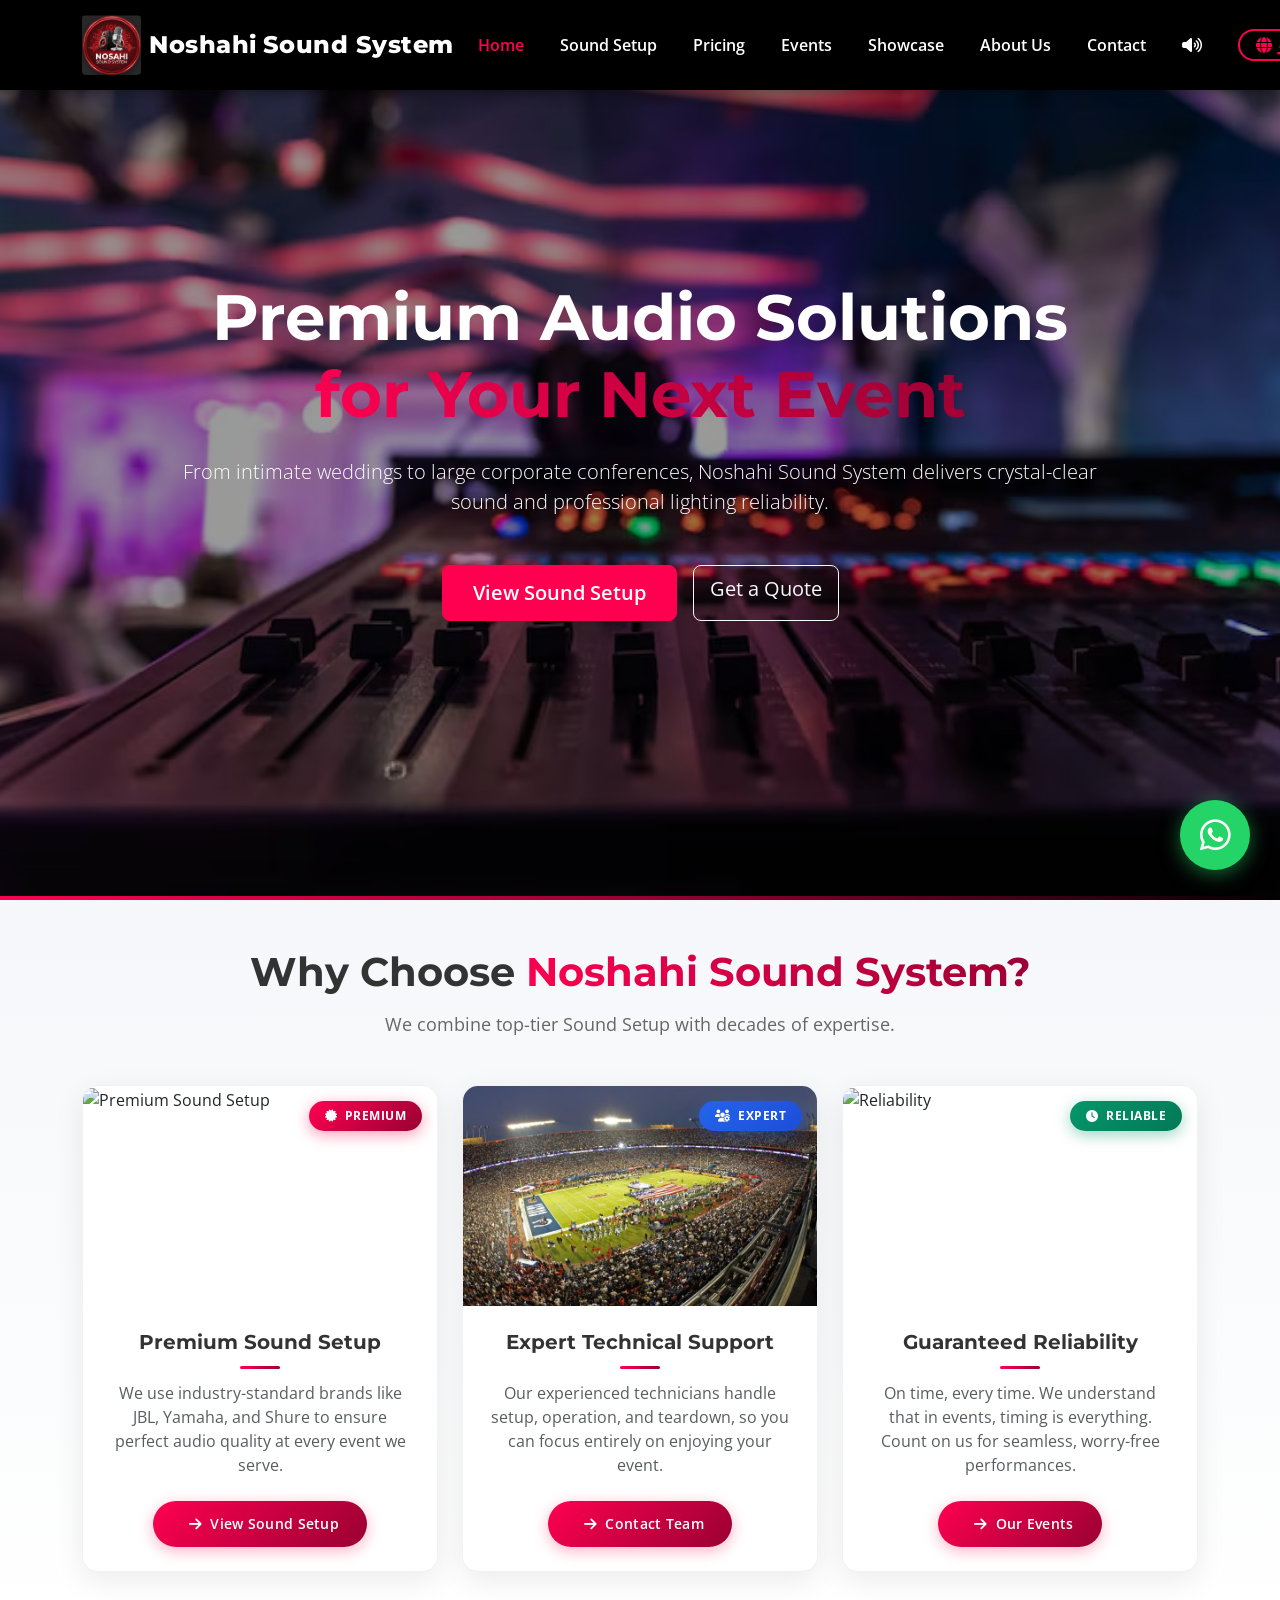
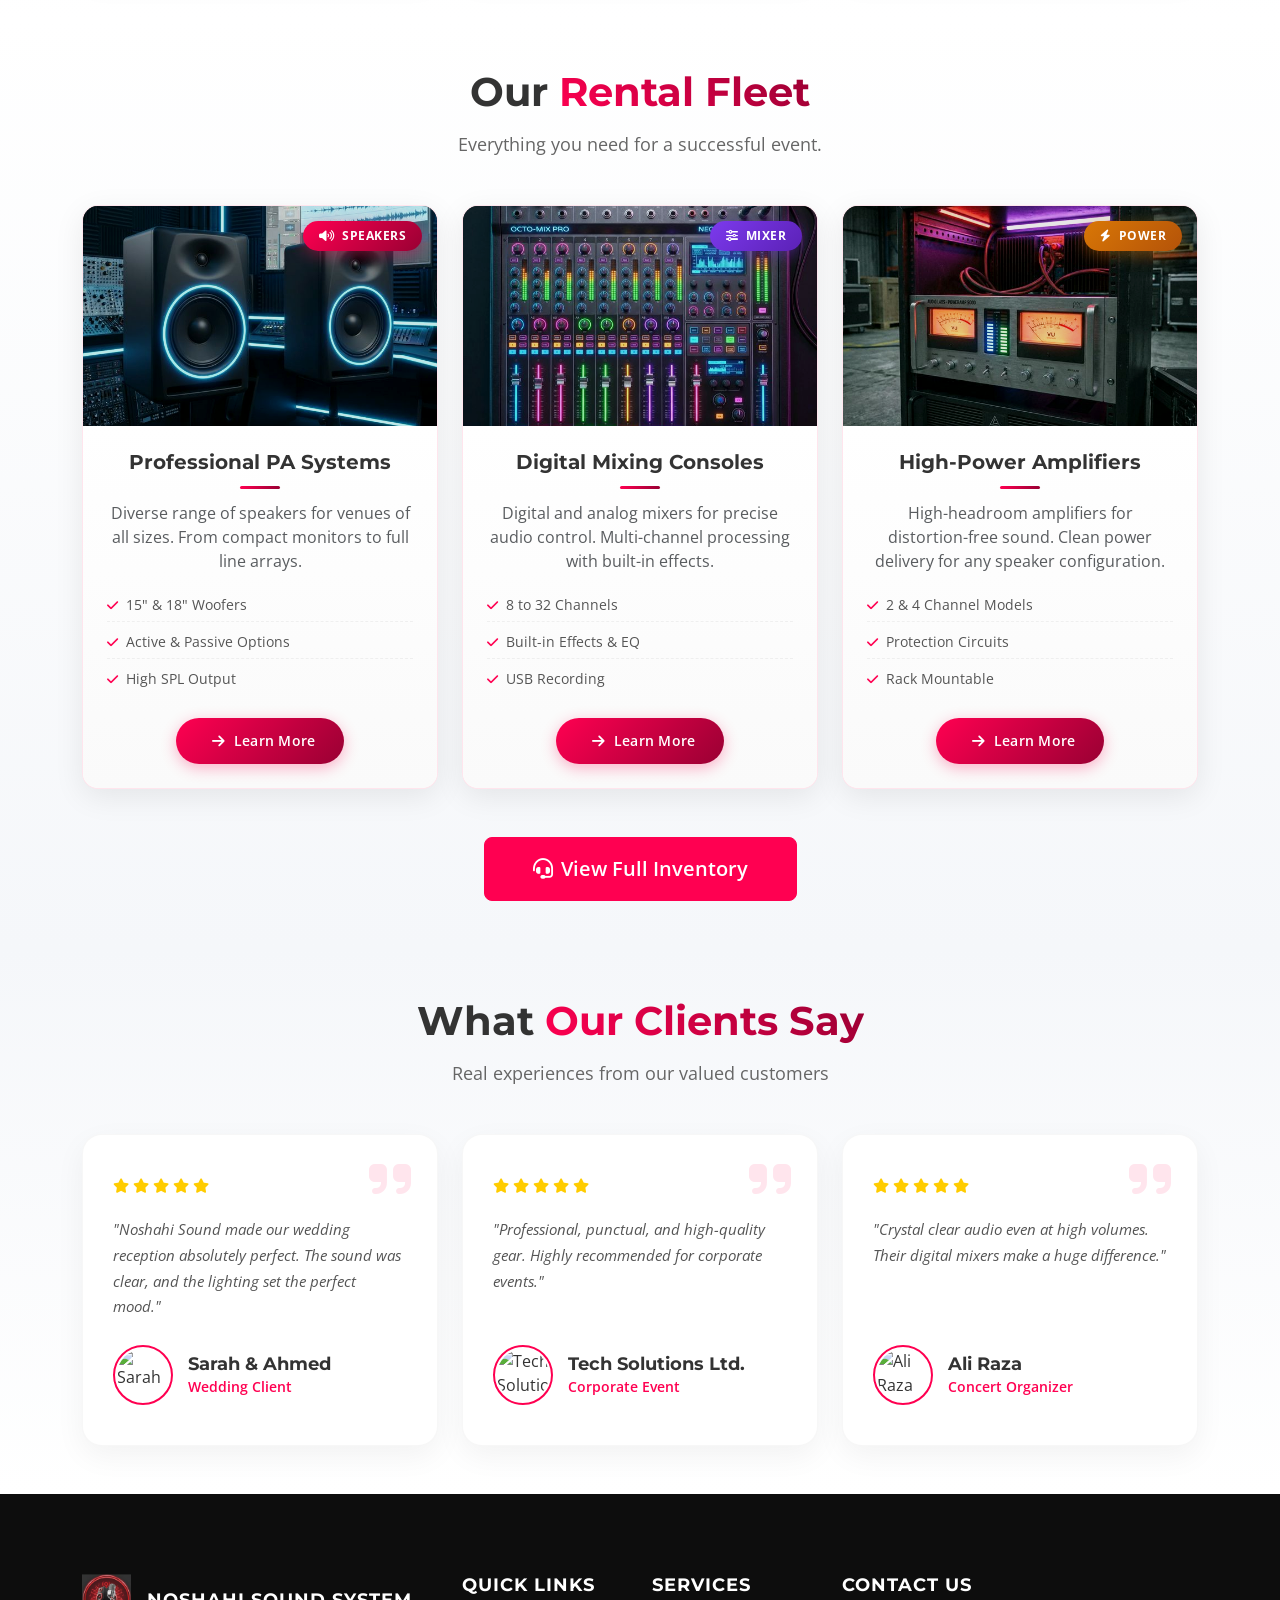
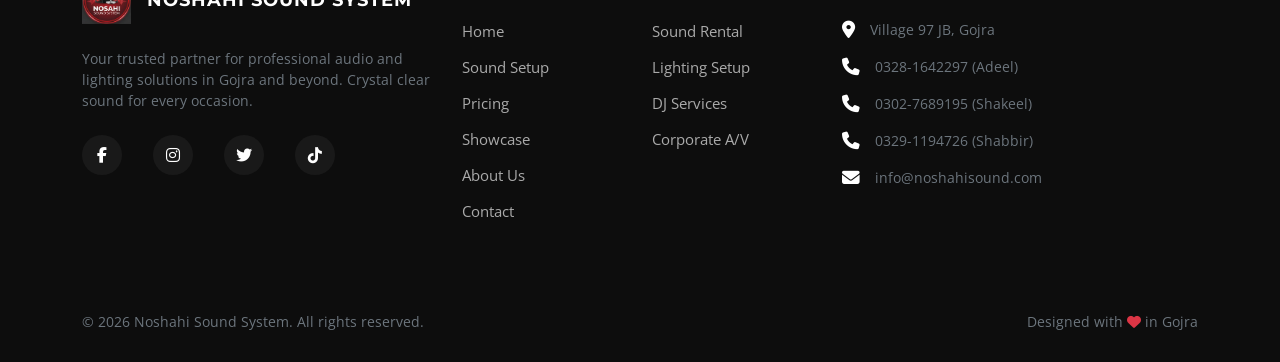
==== commit 31ffba87: "changings" ====
--- a/index.html
+++ b/index.html
@@ -93,7 +93,7 @@
             </div>
             <div class="row g-4">
                 <div class="col-lg-4 col-md-6">
-                    <div class="card event-card h-100">
+                    <div class="card event-card why-card h-100">
                         <div class="event-card-img-wrapper">
                             <img src="https://images.unsplash.com/photo-1598653222000-6b7b7a552625?w=800&h=500&fit=crop"
                                 class="card-img-top" alt="Premium Sound Setup">
@@ -112,7 +112,7 @@
                     </div>
                 </div>
                 <div class="col-lg-4 col-md-6">
-                    <div class="card event-card h-100">
+                    <div class="card event-card why-card h-100">
                         <div class="event-card-img-wrapper">
                             <img src="img/sport.jpg" class="card-img-top" alt="Expert Support">
                             <div class="event-card-badge badge-corporate">
@@ -130,7 +130,7 @@
                     </div>
                 </div>
                 <div class="col-lg-4 col-md-6 mx-auto">
-                    <div class="card event-card h-100">
+                    <div class="card event-card why-card h-100">
                         <div class="event-card-img-wrapper">
                             <img src="https://images.unsplash.com/photo-1501281668745-f7f57925c3b4?w=800&h=500&fit=crop"
                                 class="card-img-top" alt="Reliability">
@@ -162,7 +162,7 @@
             </div>
             <div class="row g-4">
                 <div class="col-lg-4 col-md-6">
-                    <div class="card event-card h-100">
+                    <div class="card event-card fleet-card h-100">
                         <div class="event-card-img-wrapper">
                             <img src="img/dj_speakers_15inch_glowing_1771138966703.png" class="card-img-top"
                                 alt="PA Systems">
@@ -188,7 +188,7 @@
                     </div>
                 </div>
                 <div class="col-lg-4 col-md-6">
-                    <div class="card event-card h-100">
+                    <div class="card event-card fleet-card h-100">
                         <div class="event-card-img-wrapper">
                             <img src="img/mixer_8_channel_neon_1771138986713.png" class="card-img-top"
                                 alt="Mixing Consoles">
@@ -214,7 +214,7 @@
                     </div>
                 </div>
                 <div class="col-lg-4 col-md-6 mx-auto">
-                    <div class="card event-card h-100">
+                    <div class="card event-card fleet-card h-100">
                         <div class="event-card-img-wrapper">
                             <img src="img/neon_power_amp_1771139058129.png" class="card-img-top" alt="Power Amplifiers">
                             <div class="event-card-badge badge-cultural">
@@ -346,7 +346,8 @@
                                 class="fab fa-instagram"></i></a>
                         <a href="https://twitter.com/noshahisound" target="_blank" class="me-3"><i
                                 class="fab fa-twitter"></i></a>
-                        <a href="https://wa.me/923281642297" target="_blank"><i class="fab fa-whatsapp"></i></a>
+                        <a href="https://www.tiktok.com/@noshahisoundsystem" target="_blank"><i
+                                class="fab fa-tiktok"></i></a>
                     </div>
                 </div>
                 <div class="col-lg-2 col-md-4 mb-4 mb-md-0">
@@ -378,7 +379,15 @@
                     </a>
                     <a href="tel:+923281642297" class="footer-contact-item mb-3">
                         <i class="fas fa-phone"></i>
-                        <span class="text-secondary small">0328-1642297 (Adeel Noshahi)</span>
+                        <span class="text-secondary small">0328-1642297 (Adeel)</span>
+                    </a>
+                    <a href="tel:+923027689195" class="footer-contact-item mb-3">
+                        <i class="fas fa-phone"></i>
+                        <span class="text-secondary small">0302-7689195 (Shakeel)</span>
+                    </a>
+                    <a href="tel:+923291194726" class="footer-contact-item mb-3">
+                        <i class="fas fa-phone"></i>
+                        <span class="text-secondary small">0329-1194726 (Shabbir)</span>
                     </a>
                     <a href="mailto:info@noshahisound.com" class="footer-contact-item mb-3">
                         <i class="fas fa-envelope"></i>
@@ -421,7 +430,7 @@
     </div>
 
     <!-- Floating WhatsApp Button -->
-    <a href="https://wa.me/923281642297" class="whatsapp-float" target="_blank" title="Chat with us on WhatsApp">
+    <a href="#" class="whatsapp-float" title="Chat with us on WhatsApp">
         <i class="fab fa-whatsapp"></i>
     </a>
 
--- a/style.css
+++ b/style.css
@@ -1,4 +1,6 @@
+@import url('https://fonts.googleapis.com/css2?family=Noto+Nastaliq+Urdu:wght@400;700&display=swap');
 @import url('https://cdn.jsdelivr.net/gh/noormuhammad/urdu-fonts/JameelNooriKasheeda.css');
+@import url('https://cdn.jsdelivr.net/gh/noormuhammad/urdu-fonts/JameelNooriNastaleeq.css');
 
 :root {
     --primary-color: #FF0051;
@@ -21,11 +23,13 @@
 }
 
 /* Global Urdu Font Application */
+/* Global Urdu Font Application - Premium Nastaleeq Style */
 body.lang-urdu,
 body.lang-urdu *:not(i):not([class*="fa-"]) {
-    font-family: 'Jameel Noori Kasheeda', serif !important;
-    font-weight: 500 !important;
-    letter-spacing: 1px !important;
+    font-family: 'Jameel Noori Nastaleeq', 'Noto Nastaliq Urdu', 'Jameel Noori Kasheeda', serif !important;
+    font-weight: 400 !important;
+    letter-spacing: 0 !important;
+    word-spacing: 2px;
 }
 
 /* Ensure English text in buttons/labels doesn't use the Urdu font */
@@ -62,8 +66,18 @@
 body.lang-urdu h3,
 body.lang-urdu h4,
 body.lang-urdu h5,
-body.lang-urdu h6 {
-    line-height: 2.2 !important;
+body.lang-urdu h6,
+body.lang-urdu span:not(.en-text) {
+    line-height: 2.4 !important;
+    color: #2c3e50;
+    /* Professional Slate Blue/Grey from the image */
+}
+
+body.lang-urdu h1,
+body.lang-urdu h2 {
+    font-weight: 700 !important;
+    font-size: 110%;
+    /* Slightly boost headings for Urdu readability */
 }
 
 /* Fix for buttons and nav links in Urdu mode to prevent them from being too large */
@@ -721,6 +735,94 @@
     animation: none;
 }
 
+/* WhatsApp Contact Menu */
+.whatsapp-menu {
+    position: fixed;
+    bottom: 110px;
+    right: 30px;
+    background: #fff;
+    border-radius: 15px;
+    box-shadow: 0 10px 30px rgba(0, 0, 0, 0.15);
+    width: 280px;
+    padding: 20px;
+    z-index: 1001;
+    display: none;
+    animation: slideUp 0.3s ease-out;
+}
+
+.whatsapp-menu.show {
+    display: block;
+}
+
+.whatsapp-menu h6 {
+    color: #333;
+    font-weight: 700;
+    margin-bottom: 15px;
+    border-bottom: 1px solid #eee;
+    padding-bottom: 10px;
+}
+
+.contact-item {
+    display: flex;
+    align-items: center;
+    padding: 12px;
+    text-decoration: none;
+    color: #333;
+    border-radius: 10px;
+    transition: background 0.2s;
+    margin-bottom: 8px;
+}
+
+.contact-item:last-child {
+    margin-bottom: 0;
+}
+
+.contact-item:hover {
+    background: #f8f9fa;
+    color: #25d366;
+}
+
+.contact-item i {
+    font-size: 1.5rem;
+    margin-right: 15px;
+    color: #25d366;
+}
+
+.contact-info .name {
+    display: block;
+    font-weight: 600;
+    font-size: 0.95rem;
+}
+
+.contact-info .role {
+    display: block;
+    font-size: 0.75rem;
+    color: #777;
+}
+
+@keyframes slideUp {
+    from {
+        opacity: 0;
+        transform: translateY(20px);
+    }
+
+    to {
+        opacity: 1;
+        transform: translateY(0);
+    }
+}
+
+body.lang-urdu .whatsapp-menu {
+    right: auto;
+    left: 30px;
+    text-align: right;
+}
+
+body.lang-urdu .contact-item i {
+    margin-right: 0;
+    margin-left: 15px;
+}
+
 @keyframes whatsapp-vibrate {
 
     0%,
@@ -852,6 +954,98 @@
     width: 100%;
     height: 100%;
     object-fit: cover;
+}
+
+/* Showcase Gallery Section */
+.showcase-gallery-section {
+    background-color: #ffffff;
+}
+
+.gallery-card {
+    position: relative;
+    border-radius: 15px;
+    overflow: hidden;
+    height: 350px;
+    cursor: pointer;
+    box-shadow: 0 10px 20px rgba(0, 0, 0, 0.08);
+}
+
+.gallery-card img,
+.gallery-card video {
+    width: 100%;
+    height: 100%;
+    object-fit: cover;
+    transition: transform 0.5s ease;
+}
+
+.gallery-card:hover img,
+.gallery-card:hover video {
+    transform: scale(1.1);
+}
+
+.gallery-overlay {
+    position: absolute;
+    bottom: 0;
+    left: 0;
+    right: 0;
+    padding: 30px 20px;
+    background: linear-gradient(to top, rgba(0, 0, 0, 0.8) 0%, transparent 100%);
+    color: white;
+    opacity: 0;
+    transition: opacity 0.3s ease;
+    display: flex;
+    flex-direction: column;
+    justify-content: flex-end;
+}
+
+.gallery-card:hover .gallery-overlay {
+    opacity: 1;
+}
+
+.gallery-category {
+    font-size: 0.75rem;
+    text-transform: uppercase;
+    letter-spacing: 2px;
+    color: var(--primary-color);
+    margin-bottom: 5px;
+    font-weight: 700;
+}
+
+.gallery-title {
+    font-weight: 700;
+    margin: 0;
+    font-size: 1.25rem;
+}
+
+.gallery-play-icon {
+    position: absolute;
+    top: 50%;
+    left: 50%;
+    transform: translate(-50%, -50%);
+    width: 60px;
+    height: 60px;
+    background: rgba(255, 0, 81, 0.8);
+    border-radius: 50%;
+    display: flex;
+    align-items: center;
+    justify-content: center;
+    color: white;
+    font-size: 1.2rem;
+    z-index: 2;
+    transition: all 0.3s ease;
+}
+
+.gallery-card:hover .gallery-play-icon {
+    background: var(--primary-color);
+    transform: translate(-50%, -50%) scale(1.1);
+}
+
+body.lang-urdu .gallery-overlay {
+    text-align: right;
+}
+
+body.lang-urdu .gallery-category {
+    letter-spacing: 0;
 }
 
 .video-overlay {
@@ -924,7 +1118,7 @@
 
 .stat-icon {
     font-size: 3rem;
-    color: rgba(255, 255, 255, 0.9);
+    color: #ffffff;
     margin-bottom: 15px;
 }
 
@@ -937,7 +1131,7 @@
 
 .stat-label {
     font-size: 1rem;
-    color: rgba(255, 255, 255, 0.9);
+    color: #ffffff;
     margin: 0;
     font-weight: 600;
 }
@@ -1332,11 +1526,12 @@
 
 /* Event Card Title */
 .event-card-title {
-    font-size: 1.2rem;
+    font-size: 1.25rem;
+    font-weight: 700;
     color: var(--text-dark);
     margin-bottom: 12px;
     position: relative;
-    padding-bottom: 12px;
+    padding-bottom: 15px;
 }
 
 .event-card-title::after {
@@ -1345,35 +1540,120 @@
     bottom: 0;
     left: 50%;
     transform: translateX(-50%);
-    width: 50px;
+    width: 40px;
     height: 3px;
     background: linear-gradient(90deg, var(--primary-color), var(--secondary-color));
     border-radius: 2px;
+    transition: width 0.3s ease;
+}
+
+.event-card:hover .event-card-title::after {
+    width: 60px;
+}
+
+/* Why Choose Us Card Specific Styles */
+.why-card {
+    border: 1px solid rgba(0, 0, 0, 0.05) !important;
+    background: #fff;
+}
+
+.why-card:hover {
+    border: 1px solid var(--primary-color) !important;
+    transform: translateY(-10px) scale(1.02);
+}
+
+/* Rental Fleet Card Specific Styles - PRO AUDIO LOOK */
+.fleet-card {
+    background: #ffffff;
+    border: 1px solid rgba(255, 0, 81, 0.1) !important;
+    position: relative;
+}
+
+.fleet-card::before {
+    content: '';
+    position: absolute;
+    top: 0;
+    left: 0;
+    width: 100%;
+    height: 100%;
+    background: radial-gradient(circle at center, rgba(255, 0, 81, 0.05) 0%, transparent 70%);
+    opacity: 0;
+    transition: opacity 0.4s ease;
+    pointer-events: none;
+}
+
+.fleet-card:hover::before {
+    opacity: 1;
+}
+
+.fleet-card:hover {
+    transform: translateY(-15px);
+    box-shadow: 0 20px 40px rgba(255, 0, 81, 0.15), 0 0 20px rgba(255, 0, 81, 0.1);
+    border: 1px solid var(--primary-color) !important;
+}
+
+.fleet-card .event-card-img-wrapper {
+    background: #000;
+}
+
+.fleet-card .event-card-img-wrapper img {
+    opacity: 0.9;
+    filter: brightness(1.1);
+}
+
+.fleet-card:hover .event-card-img-wrapper img {
+    opacity: 1;
+    filter: brightness(1.2) contrast(1.1);
+}
+
+.fleet-card .card-body {
+    background: linear-gradient(180deg, #fff 0%, #fafafa 100%);
+}
+
+.fleet-card .list-unstyled li {
+    font-size: 0.9rem;
+    color: #555;
+    padding: 5px 0;
+    border-bottom: 1px dashed rgba(0, 0, 0, 0.05);
+}
+
+.fleet-card .list-unstyled li:last-child {
+    border-bottom: none;
+}
+
+.fleet-card .list-unstyled li i {
+    color: var(--primary-color) !important;
+    font-size: 0.8rem;
 }
 
 /* Event CTA Button */
 .btn-event-cta {
     background: linear-gradient(135deg, var(--primary-color), var(--secondary-color));
-    color: #fff;
+    color: #fff !important;
     border: none;
-    padding: 10px 28px;
+    padding: 12px 28px;
     border-radius: 30px;
     font-weight: 600;
     font-size: 0.9rem;
     letter-spacing: 0.3px;
     transition: all 0.3s ease;
     box-shadow: 0 4px 15px rgba(255, 0, 81, 0.3);
+    display: inline-flex;
+    align-items: center;
+    justify-content: center;
+    text-decoration: none !important;
 }
 
 .btn-event-cta:hover {
     background: linear-gradient(135deg, var(--secondary-color), var(--primary-color));
-    color: #fff;
+    color: #fff !important;
     transform: translateY(-2px);
     box-shadow: 0 8px 25px rgba(255, 0, 81, 0.45);
 }
 
 .btn-event-cta i {
     transition: transform 0.3s ease;
+    margin-left: 8px;
 }
 
 .btn-event-cta:hover i {
@@ -1383,11 +1663,11 @@
 /* Responsive adjustments for event cards */
 @media (max-width: 575px) {
     .event-card-img-wrapper {
-        height: 180px;
+        height: 195px;
     }
 
     .event-card-title {
-        font-size: 1.1rem;
+        font-size: 1.2rem;
     }
 }
 
@@ -1911,15 +2191,7 @@
     }
 }
 
-/* Event Type Cards Expansion */
-.event-card {
-    transition: all 0.4s cubic-bezier(0.165, 0.84, 0.44, 1);
-    border-radius: 20px;
-    overflow: hidden;
-    border: 3px solid var(--primary-color) !important;
-    /* Thick border */
-    box-shadow: 0 10px 30px rgba(0, 0, 0, 0.05);
-}
+/* Event Type Cards Expansion removed - handled in main block */
 
 /* ── Pricing Page Enhancements ──────────────── */
 .pricing-card {
@@ -2229,6 +2501,14 @@
     line-height: 2;
 }
 
+/* Urdu Stats Section White Text */
+body.lang-urdu .stats-section,
+body.lang-urdu .stat-number,
+body.lang-urdu .stat-label,
+body.lang-urdu .stat-icon {
+    color: #ffffff !important;
+}
+
 /* ── Professional Footer Redesign ──────────────── */
 footer {
     background-color: #0d0d0d;
@@ -2298,7 +2578,7 @@
 }
 
 .footer-contact-item i {
-    color: var(--primary-color);
+    color: #ffffff;
     font-size: 1.1rem;
     transition: all 0.3s ease;
     flex-shrink: 0;
@@ -2314,6 +2594,7 @@
 }
 
 .footer-contact-item:hover i {
+    color: var(--primary-color);
     transform: scale(1.1);
 }
 
@@ -2356,13 +2637,13 @@
 }
 
 .social-links a:hover {
-    background: var(--primary-color);
-    color: #ffffff !important;
+    background: #ffffff;
+    color: var(--primary-color) !important;
     transform: translateY(-5px);
 }
 
 .social-links a:hover i {
-    color: #ffffff !important;
+    color: var(--primary-color) !important;
 }
 
 /* Footer Mobile Responsiveness */
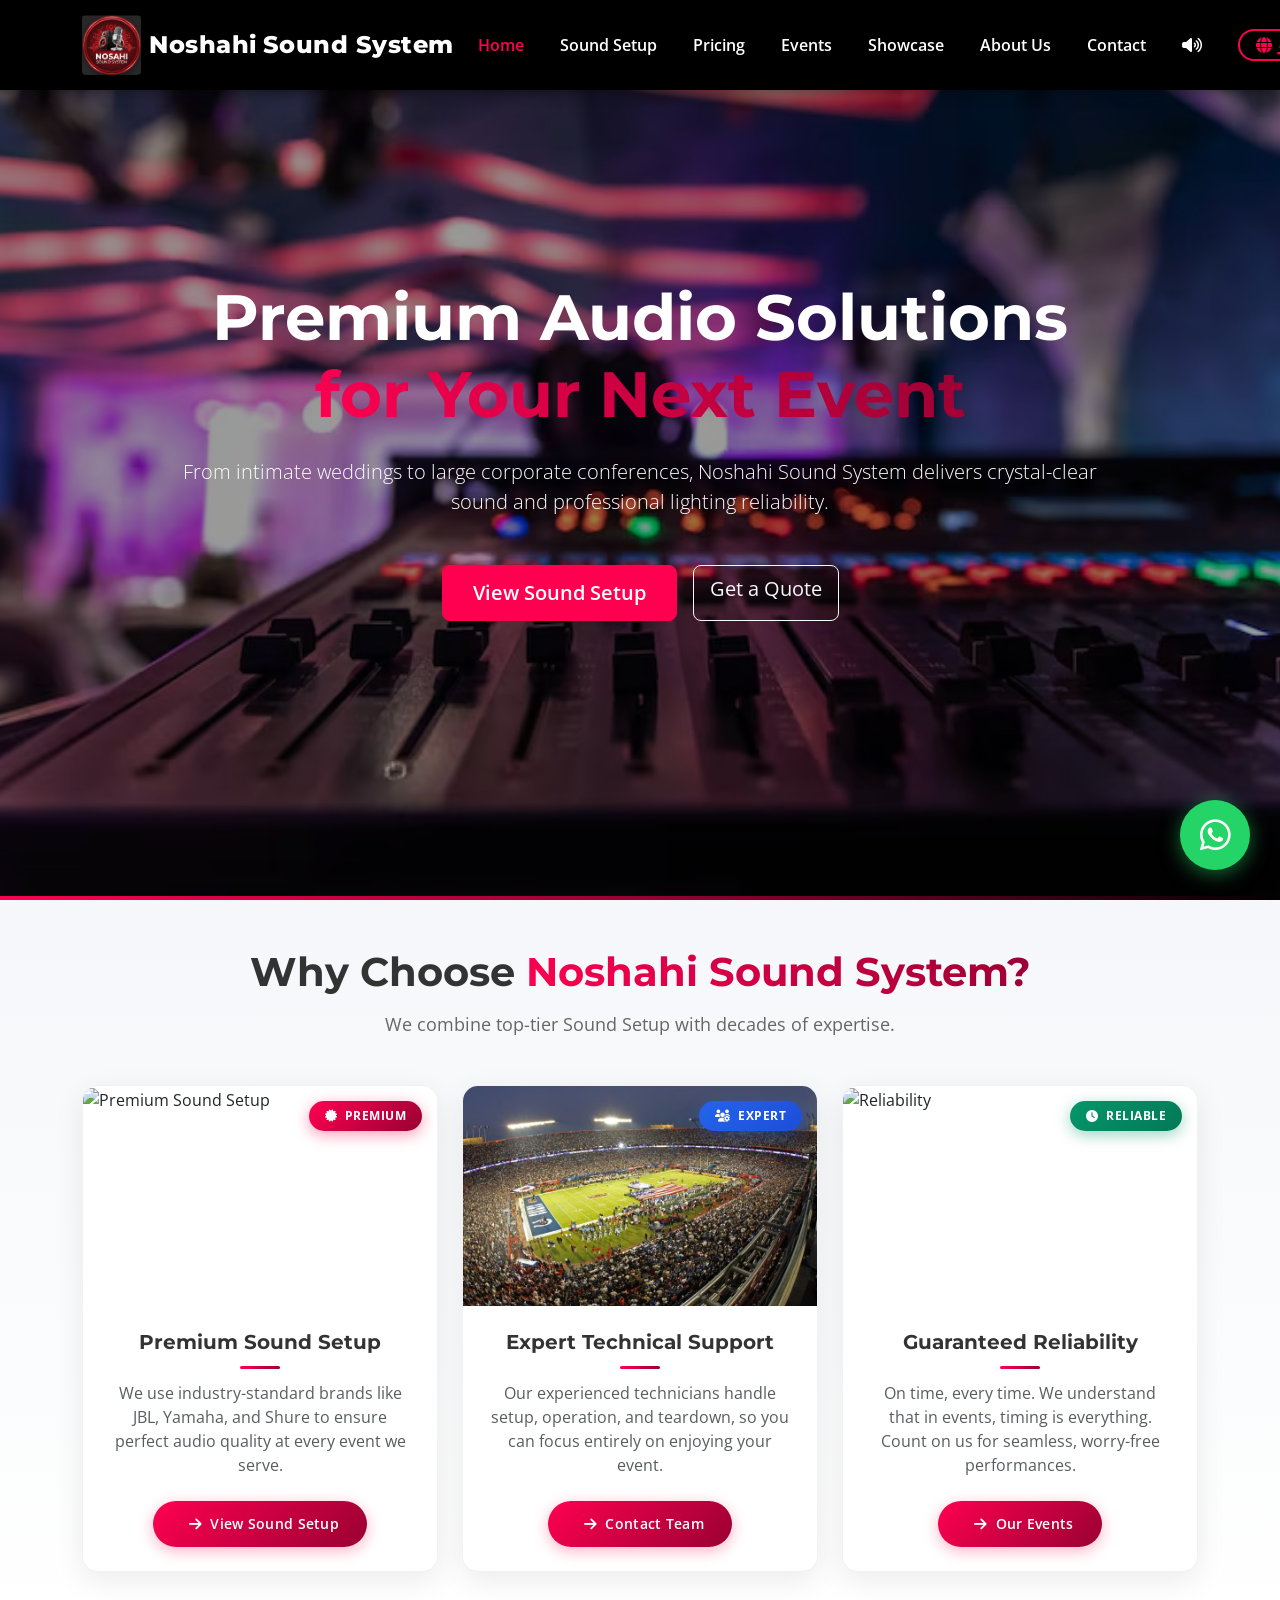
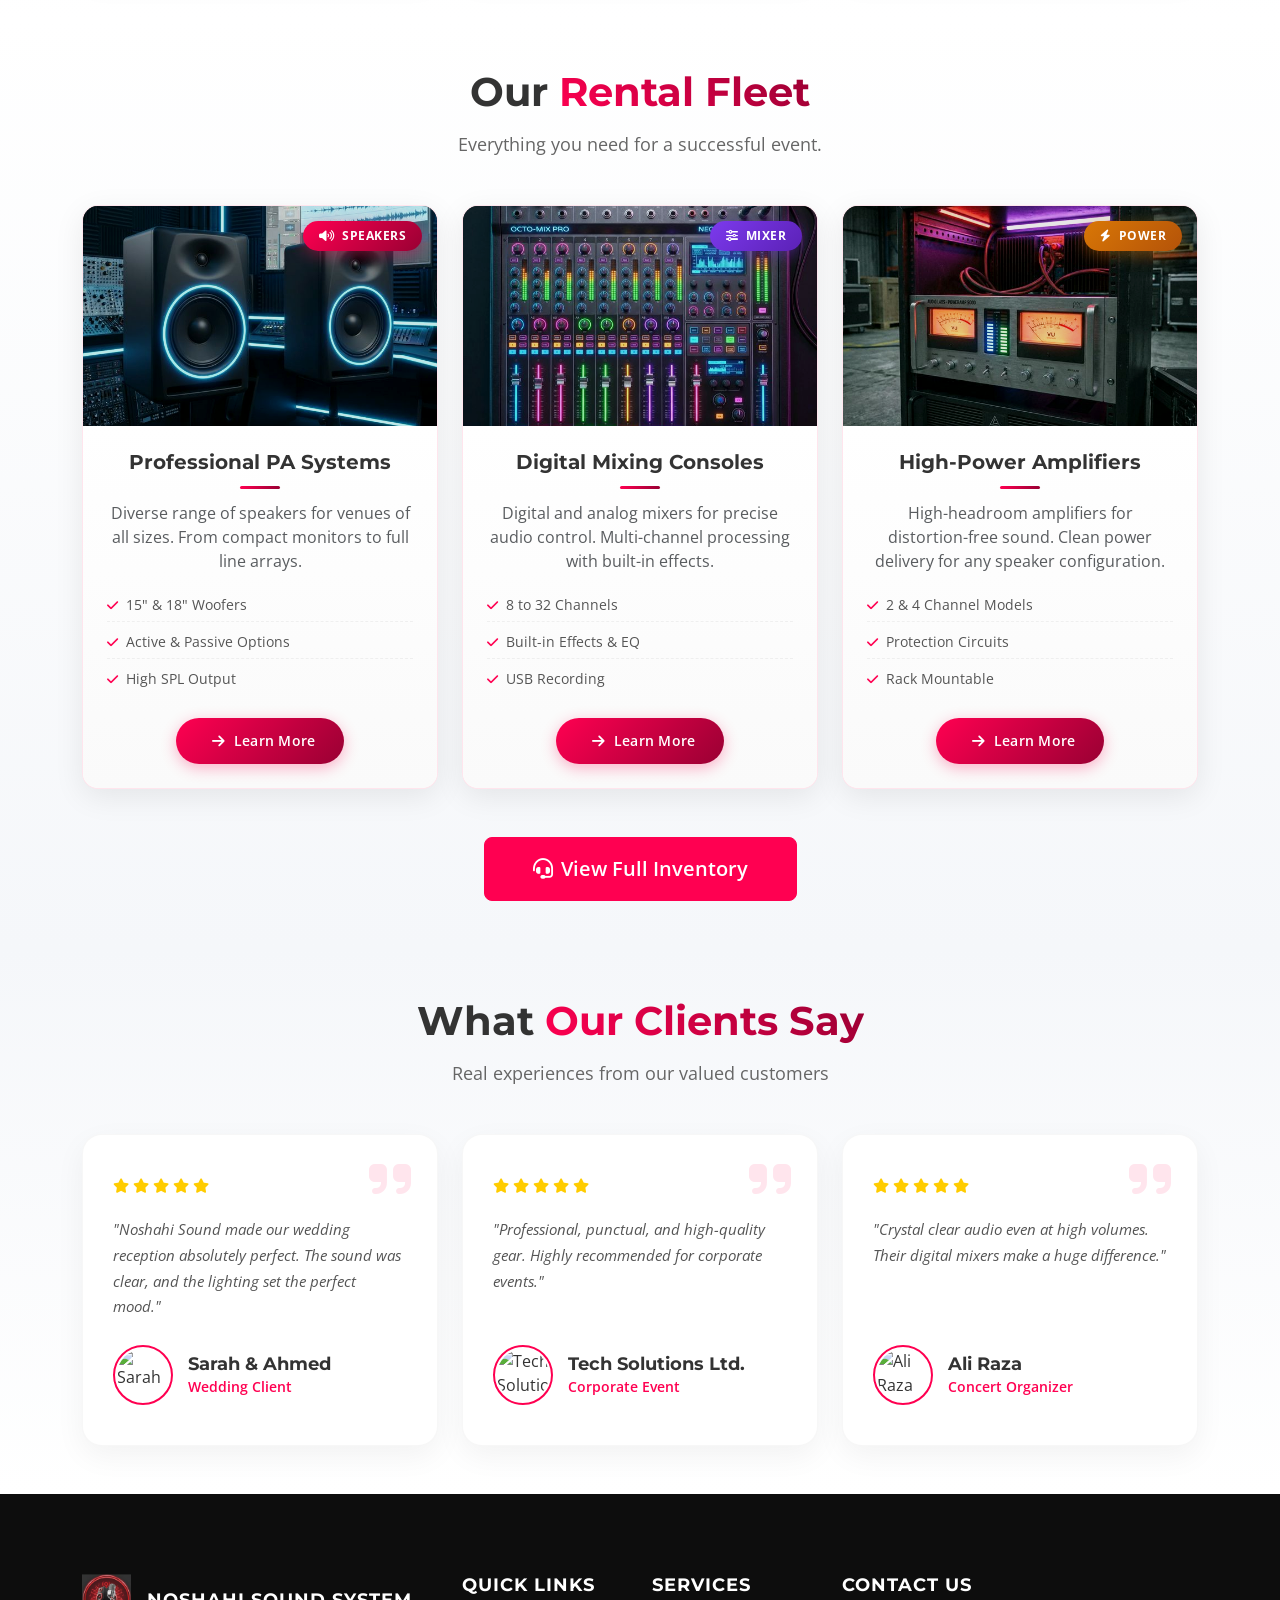
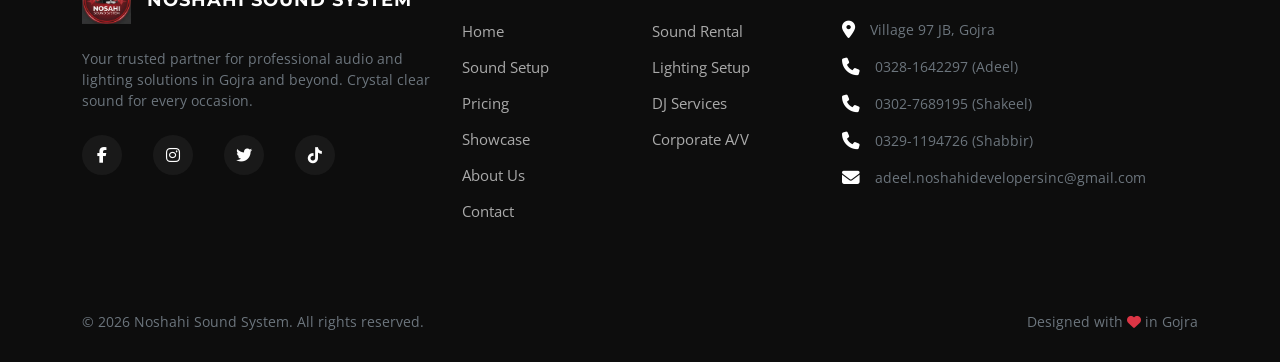
==== commit ef4b5bec: "c" ====
--- a/index.html
+++ b/index.html
@@ -389,9 +389,9 @@
                         <i class="fas fa-phone"></i>
                         <span class="text-secondary small">0329-1194726 (Shabbir)</span>
                     </a>
-                    <a href="mailto:info@noshahisound.com" class="footer-contact-item mb-3">
+                    <a href="mailto:adeel.noshahidevelopersinc@gmail.com" class="footer-contact-item mb-3">
                         <i class="fas fa-envelope"></i>
-                        <span class="text-secondary small">info@noshahisound.com</span>
+                        <span class="text-secondary small">adeel.noshahidevelopersinc@gmail.com</span>
                     </a>
                 </div>
             </div>
--- a/style.css
+++ b/style.css
@@ -291,7 +291,7 @@
     background-size: cover;
     background-position: center;
     background-repeat: no-repeat;
-    padding: 150px 0;
+    padding: 180px 0;
     /* Default/Home size */
     text-align: left;
     min-height: 100vh;
@@ -300,7 +300,10 @@
     overflow: hidden;
 }
 
-
+.hero-section h1 span,
+.hero-section p span {
+    color: var(--primary-color);
+}
 
 /* Page Specific Hero Backgrounds (3D Full HD Style) */
 .hero-home {
@@ -330,7 +333,7 @@
 /* Reduced size for internal page heros */
 .hero-section:not(.hero-home) {
     min-height: 40vh !important;
-    padding: 80px 0 !important;
+    padding: 120px 0 !important;
 }
 
 .video-hero-section {
@@ -338,7 +341,7 @@
     background-size: cover;
     background-position: center;
     position: relative;
-    padding: 100px 0;
+    padding: 140px 0;
     color: white;
 }
 
@@ -507,7 +510,7 @@
     background-size: cover;
     background-position: center;
     background-repeat: no-repeat;
-    padding: 80px 0;
+    padding: 120px 0;
     /* Reduced from 160px */
     color: white;
     text-align: center;
@@ -924,7 +927,7 @@
 
 /* Video Hero Section */
 .video-hero-section {
-    padding: 120px 0 60px;
+    padding: 150px 0 80px;
     background: linear-gradient(135deg, #f5f7fa 0%, #ffffff 100%);
 }
 
@@ -2505,7 +2508,9 @@
 body.lang-urdu .stats-section,
 body.lang-urdu .stat-number,
 body.lang-urdu .stat-label,
-body.lang-urdu .stat-icon {
+body.lang-urdu .stat-icon,
+body.lang-urdu .gallery-category,
+body.lang-urdu .gallery-title {
     color: #ffffff !important;
 }
 
